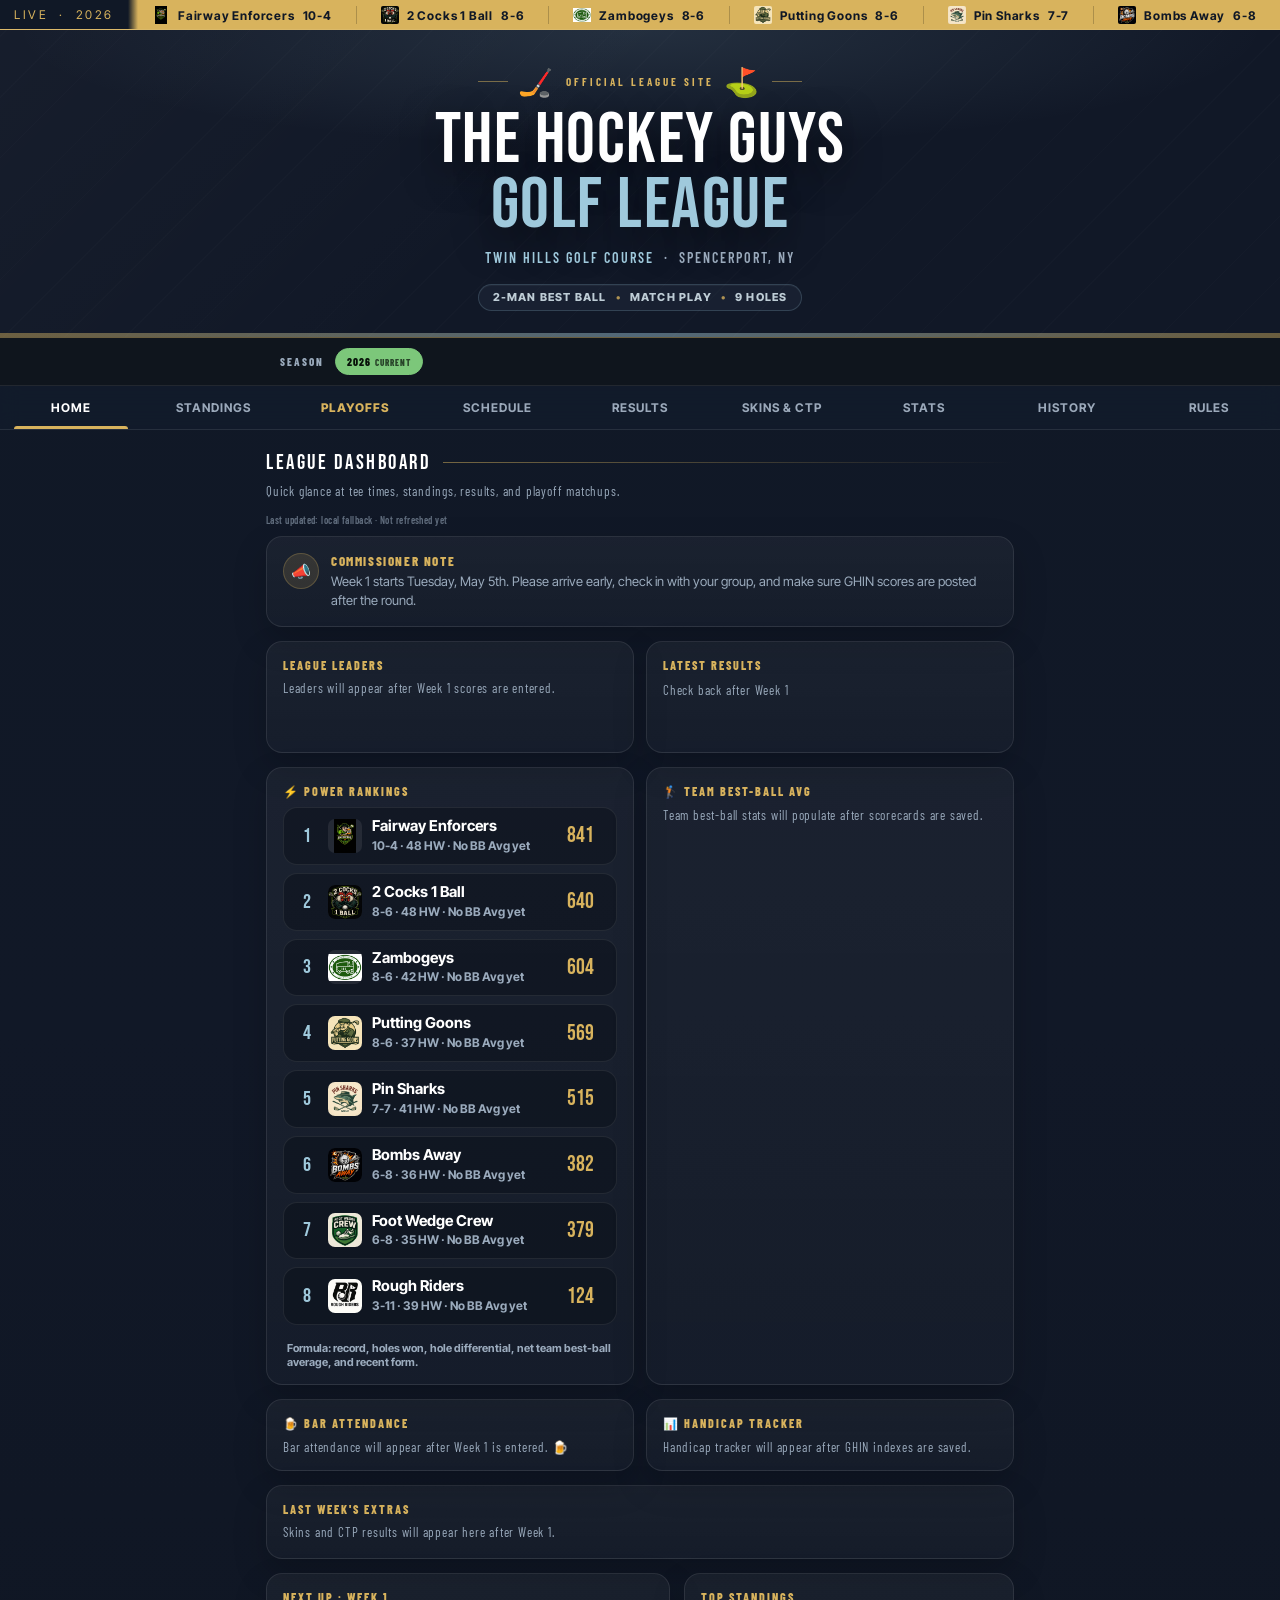
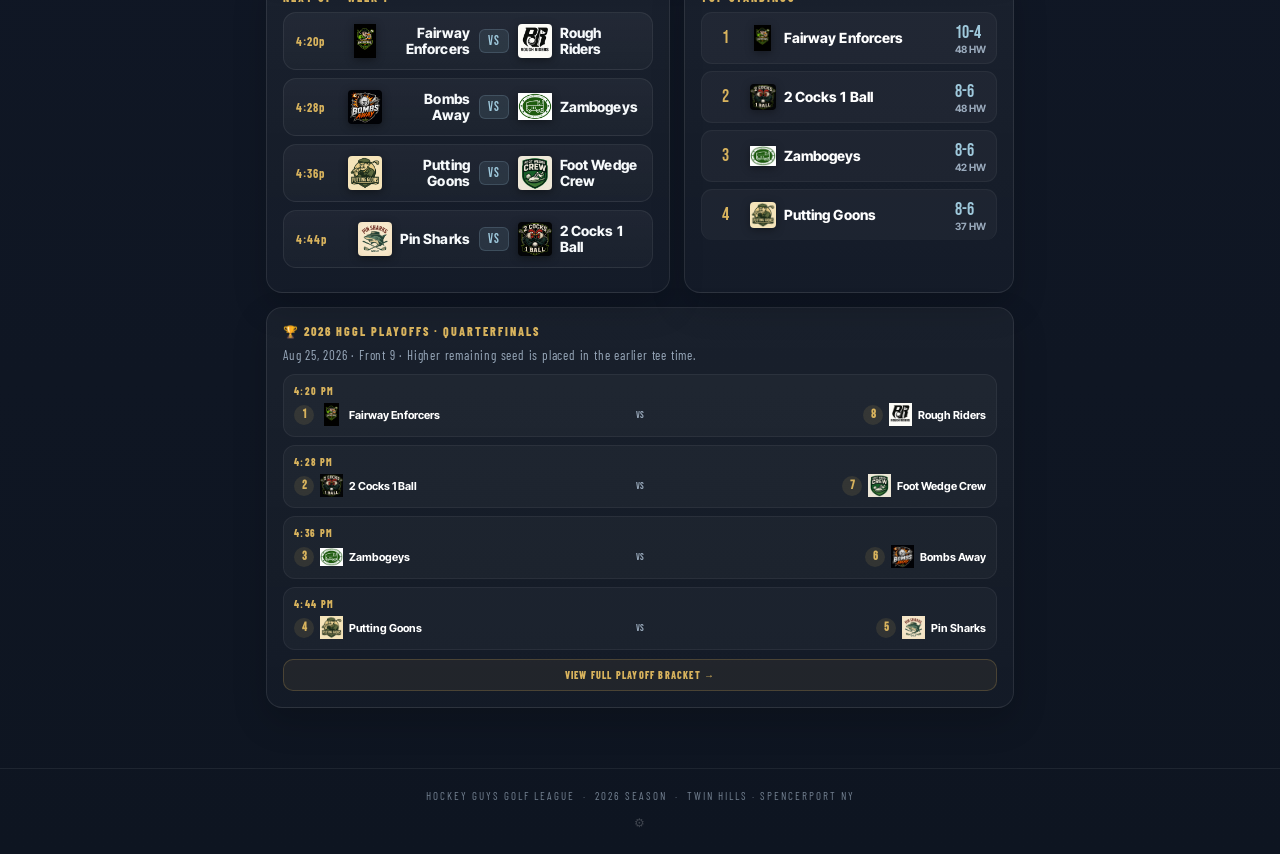
==== index.html @ efb0a709 "Avoid recursive UI observer in member polish" ====
<!DOCTYPE html>
<html lang="en">
<head>
<meta charset="UTF-8">
<meta name="viewport" content="width=device-width, initial-scale=1.0">
<title>Hockey Guys Golf League 2026</title>
<meta name="robots" content="noindex,nofollow">
<meta http-equiv="Cache-Control" content="no-cache, no-store, must-revalidate">
<meta http-equiv="Pragma" content="no-cache">
<meta http-equiv="Expires" content="0">
<link href="https://fonts.googleapis.com/css2?family=Bebas+Neue&family=Barlow+Condensed:wght@400;600;700;900&family=Barlow:wght@400;500;600;700;800&family=Inter+Tight:wght@500;600;700;800&display=swap" rel="stylesheet">
<link rel="stylesheet" href="style.css?v=4.9.35-individual-net-holes-won">
<link rel="stylesheet" href="theme-polished.css?v=5.0.2-playoffs">
</head>
<body>

<div class="ticker-wrap">
  <div class="ticker-label">LIVE &nbsp;·&nbsp; 2026</div>
  <div class="ticker-track" id="ticker-track"></div>
</div>

<div class="hero">
  <div class="hero-bg"></div><div class="hero-stripes"></div>
  <div class="hero-inner">
    <div class="hero-eyebrow"><span class="hero-puck">&#x1F3D2;</span> Official League Site <span class="hero-puck">&#x26F3;</span></div>
    <div class="hero-title">The Hockey Guys<br><span>Golf League</span></div>
    <div class="hero-sub"><b>Twin Hills Golf Course</b> &nbsp;·&nbsp; Spencerport, NY</div>
    <div class="hero-weather" id="hero-weather">
      <span class="weather-loading">Loading weather...</span>
    </div>
    <div class="hero-format-line" aria-label="League format">
      <span>2-Man Best Ball</span>
      <span class="format-dot">&bull;</span>
      <span>Match Play</span>
      <span class="format-dot">&bull;</span>
      <span>9 Holes</span>
    </div>
  </div>
</div>

<div class="nav">
  <button class="nav-btn active" onclick="show('dashboard',this)">Home</button>
  <button class="nav-btn" onclick="show('standings',this)">Standings</button>
  <button class="nav-btn nav-btn-playoffs" data-playoffs-nav onclick="show('playoffs',this);buildPlayoffsPage()">Playoffs</button>
  <button class="nav-btn" onclick="show('schedule',this)">Schedule</button>
  <button class="nav-btn" onclick="show('results',this)">Results</button>
  <button class="nav-btn" onclick="show('extras',this);buildExtras()">Skins &amp; CTP</button>
  <button class="nav-btn" onclick="show('stats',this);buildStats()">Stats</button>
  <button class="nav-btn" onclick="show('rules',this)">Rules</button>
</div>

<div class="content">

  <div id="dashboard" class="section active">
    <div class="section-header"><span class="section-label">League Dashboard</span><div class="section-header-line"></div></div>
    <p class="section-subtitle">Quick glance at tee times, standings, results, and playoff matchups.</p>
    <div id="dashboard-container"></div>
  </div>

  <div id="standings" class="section">
    <div class="section-header"><span class="section-label">2026 Standings</span><div class="section-header-line"></div></div>
    <p class="section-subtitle" id="standings-updated">Standings will update automatically after results are entered.</p>
    <div class="view-toggle">
      <button class="view-btn active" onclick="setView('table',this)">&#9776; Table</button>
      <button class="view-btn" onclick="setView('cards',this)">&#9638; Cards</button>
    </div>
    <div id="view-table">
      <table class="standings-table">
        <thead><tr><th style="width:36px">#</th><th style="text-align:left">Team</th><th style="width:48px">W</th><th style="width:48px">L</th><th style="width:52px">HW</th></tr></thead>
        <tbody id="standings-body"></tbody>
      </table>
    </div>
    <div id="view-cards" style="display:none"><div class="cards-grid" id="cards-grid"></div></div>
  </div>

  <div id="playoffs" class="section">
    <div class="section-header"><span class="section-label">2026 Playoffs</span><div class="section-header-line"></div></div>
    <p class="section-subtitle">Frozen regular-season seeds, live advancement, reseeding, and the road to the HGGL championship.</p>
    <div id="playoffs-container"></div>
  </div>

  <div id="schedule" class="section">
    <div class="section-header"><span class="section-label">Schedule</span><div class="section-header-line"></div></div>
    <p class="section-subtitle">Weekly matchups, tee times, and front/back nine assignments.</p>
    <div id="schedule-container"></div>
  </div>

  <div id="results" class="section">
    <div class="section-header"><span class="section-label">Results</span><div class="section-header-line"></div></div>
    <p class="section-subtitle" id="results-updated">Final match results will show here once scores are saved.</p>
    <div id="results-container">
      <div class="no-results"><div class="no-results-icon">&#x1F3CC;&#xFE0F;</div><div class="no-results-text">No results yet<br>Check back after Week 1</div></div>
    </div>
  </div>

  <div id="extras" class="section">
    <div class="section-header"><span class="section-label">Skins &amp; CTP</span><div class="section-header-line"></div></div>
    <p class="section-subtitle">Weekly net skins results and closest to the pin contest winners.</p>
    <div id="extras-container">
      <div class="no-results"><div class="no-results-icon">&#x1F3C6;</div><div class="no-results-text">No skins or CTP results yet<br>Check back after Week 1</div></div>
    </div>
  </div>

  <div id="stats" class="section">
    <div class="section-header"><span class="section-label">Player Stats</span><div class="section-header-line"></div></div>
    <p class="section-subtitle">Individual scoring trends and season leaders will populate after scorecards are saved.</p>
    <div class="stats-filter">
      <button class="stats-filter-btn active" onclick="setStatFilter('all',this)">All Players</button>
      <button class="stats-filter-btn" onclick="setStatFilter('leaders',this)">Leaders</button>
    </div>
    <div id="stats-leaders-banner" style="display:none"></div>
    <div id="stats-no-data" class="no-results">
      <div class="no-results-icon">&#x1F4CA;</div>
      <div class="no-results-text">No stats yet<br>Enter Week 1 scores to see individual stats</div>
    </div>
    <div id="stats-container" style="display:none">
      <div id="leaders-row" class="leaders-row"></div>
      <div id="stats-analytics-container"></div>
      <div id="player-search-wrap" style="margin-bottom:14px;display:none">
        <input type="text" id="player-search" class="player-search-input" placeholder="Search player..." oninput="filterPlayerStats()">
      </div>
      <div id="player-cards-container"></div>
      <div class="section-header" style="margin-top:24px">
        <span class="section-label" style="font-size:16px">Hole Breakdown</span>
        <div class="section-header-line"></div>
      </div>
      <p style="font-family:'Barlow Condensed',sans-serif;font-size:12px;color:var(--muted);margin-bottom:12px;letter-spacing:1px;">Average gross score per hole across all rounds played</p>
      <div id="hole-breakdown-container"></div>
    </div>
  </div>

  <div id="rules" class="section">
    <div class="section-header"><span class="section-label">League Rules</span><div class="section-header-line"></div></div>
    <p class="section-subtitle">League format, GHIN requirements, playoff setup, and tiebreaker order.</p>
    <div class="rules-grid">
      <div class="rule-card"><div class="rule-title">Format</div><p>Weekly 2-man best ball match play. Each matchup is played over 9 holes.</p></div>
      <div class="rule-card"><div class="rule-title">GHIN Handicaps</div><p>GHIN handicaps are mandatory. GHINs will be used for league handicapping throughout the season, so all players are expected to keep their GHIN updated and post scores after each round.</p></div>
      <div class="rule-card rule-card-wide"><div class="rule-title">Playoff Format</div><p>All 8 teams make the playoffs. The opening round is seeded bracket-style with 1 vs. 8, 2 vs. 7, 3 vs. 6, and 4 vs. 5.</p><p>After each playoff round, teams are reseeded so the highest remaining seed plays the lowest remaining seed.</p><p>If multiple teams are tied with the same record in the standings, seeding is determined by total holes won for the season — most holes won earns the higher seed.</p></div>
      <div class="rule-card rule-card-wide"><div class="rule-title">Match Tiebreakers</div><p>If a match is tied after 9 holes, the result is decided using the following steps in order:</p><ol class="rule-list"><li>Combined net total — lowest combined net score wins</li><li>Net scores on the hardest holes (skins-style) — best net score on the #1 handicap hole, then #2, etc.</li><li>Most net birdies in the round</li><li>Most gross pars in the round</li></ol></div>
    </div>
  </div>

</div>

<div class="footer">
  <div>Hockey Guys Golf League &nbsp;·&nbsp; 2026 Season &nbsp;·&nbsp; Twin Hills · Spencerport NY</div>
  <a class="footer-admin-link" href="admin.html" aria-label="Commissioner login" title="Commissioner login">&#9881;</a>
</div>

<script>
(function() {
  var URL = 'https://api.open-meteo.com/v1/forecast?latitude=43.1853&longitude=-77.8081' +
    '&current_weather=true&temperature_unit=fahrenheit&windspeed_unit=mph' +
    '&daily=weathercode,temperature_2m_max,precipitation_probability_max' +
    '&forecast_days=7&timezone=America%2FNew_York';
  function icon(c) {
    if(c===0) return '\u2600\uFE0F';
    if(c<=2) return '\u26C5\uFE0F';
    if(c<=3) return '\uD83C\uDF25\uFE0F';
    if(c<=48) return '\uD83C\uDF2B\uFE0F';
    if(c<=57) return '\uD83C\uDF26\uFE0F';
    if(c<=67) return '\uD83C\uDF27\uFE0F';
    if(c<=77) return '\uD83C\uDF28\uFE0F';
    if(c<=82) return '\uD83C\uDF26\uFE0F';
    return '\u26C8\uFE0F';
  }
  function desc(c) {
    if(c===0) return 'Clear';
    if(c<=2) return 'Partly Cloudy';
    if(c<=3) return 'Overcast';
    if(c<=48) return 'Foggy';
    if(c<=57) return 'Drizzle';
    if(c<=67) return 'Rain';
    if(c<=77) return 'Snow';
    if(c<=82) return 'Showers';
    return 'Thunderstorms';
  }
  function wdir(d) { return ['N','NE','E','SE','S','SW','W','NW'][Math.round(d/45)%8]; }
  fetch(URL).then(function(r){return r.json();}).then(function(data) {
    var el = document.getElementById('hero-weather');
    if(!el) return;
    var cw = data.current_weather;
    var html = '<span class="weather-current"><span class="weather-label">Current</span> ' +
      icon(cw.weathercode) + ' ' + Math.round(cw.temperature) + '&deg;F' +
      ' &nbsp;&middot;&nbsp; ' + desc(cw.weathercode) +
      ' &nbsp;&middot;&nbsp; Wind ' + Math.round(cw.windspeed) + 'mph ' + wdir(cw.winddirection) +
      '</span>';
    var dates = (data.daily||{}).time||[];
    for(var i=0;i<dates.length;i++) {
      if(new Date(dates[i]+'T12:00:00').getDay()===2) {
        var tDate = new Date(dates[i]+'T12:00:00');
        var tPrecip = data.daily.precipitation_probability_max[i]||0;
        html += '<span class="weather-divider">|</span>' +
          '<span class="weather-tuesday">' +
          '<span class="weather-label">' + (i===0?'Today':'Tue '+(tDate.getMonth()+1)+'/'+tDate.getDate()) + '</span> ' +
          icon(data.daily.weathercode[i]) + ' ' +
          Math.round(data.daily.temperature_2m_max[i]) + '&deg;F' +
          (tPrecip>20?' &#x1F4A7; '+tPrecip+'%':'') +
          '</span>';
        break;
      }
    }
    el.innerHTML = html;
  }).catch(function(){
    var el=document.getElementById('hero-weather');
    if(el) el.style.display='none';
  });
})();
</script>

<script src="public.js?v=5.0.3-backend-endpoint"></script>
<script src="polish.js?v=4.9.36-week11-kerbs-roster"></script>
<script src="playoffs.js?v=5.0.2-playoffs"></script>
<script src="season-manager.js?v=1.0.0"></script>
<script>
(function () {
  'use strict';

  /* Member-facing polish: keep the database refresh timestamp present but quiet. */
  var style = document.createElement('style');
  style.textContent = '.data-status-mini{margin:-2px 0 10px!important;font-family:\'Barlow Condensed\',sans-serif!important;font-size:10px!important;font-weight:600!important;letter-spacing:.45px!important;color:var(--muted)!important;opacity:.58!important}.data-status-mini span{gap:0!important;opacity:1!important}.data-status-mini span:before{display:none!important}';
  document.head.appendChild(style);

  function polishUpdatedStamp() {
    var stamp = document.querySelector('.data-status-mini span');
    if (!stamp) return;
    var text = String(stamp.textContent || '').trim();
    if (!/^Last updated:/i.test(text)) return;
    text = text.replace(/^Last updated:\s*Google Sheets\s*·\s*/i, 'Updated ');
    text = text.replace(/(\d{1,2}\/\d{1,2})\/\d{4},\s*/i, '$1 · ');
    text = text.replace(/(\d{1,2}:\d{2}):\d{2}\s*(AM|PM)/i, '$1 $2');
    if (stamp.textContent !== text) stamp.textContent = text;
  }

  function polishHistoryCopy() {
    var subtitle = document.querySelector('#history .section-subtitle');
    if (subtitle && subtitle.textContent !== 'Past champions and all-time title leaders.') {
      subtitle.textContent = 'Past champions and all-time title leaders.';
    }
    var copy = document.querySelector('#history .history-copy');
    if (copy) copy.remove();
    var footnote = document.querySelector('#history .history-footnote');
    if (footnote) footnote.remove();
  }

  function polishMemberUI() {
    polishUpdatedStamp();
    polishHistoryCopy();
  }

  polishMemberUI();
  var uiAttempts = 0;
  var uiTimer = setInterval(function () {
    polishMemberUI();
    uiAttempts++;
    if (uiAttempts >= 30) clearInterval(uiTimer);
  }, 200);

  /* Use the National Weather Service point forecast for league-night Tuesday. */
  function nwsIcon(shortForecast) {
    var text = String(shortForecast || '').toLowerCase();
    if (text.indexOf('thunder') >= 0) return '⛈️';
    if (text.indexOf('snow') >= 0 || text.indexOf('sleet') >= 0) return '🌨️';
    if (text.indexOf('rain') >= 0 || text.indexOf('showers') >= 0) return '🌦️';
    if (text.indexOf('cloud') >= 0 && text.indexOf('partly') < 0 && text.indexOf('mostly sunny') < 0) return '☁️';
    if (text.indexOf('partly') >= 0 || text.indexOf('mostly sunny') >= 0 || text.indexOf('mostly clear') >= 0) return '⛅️';
    return '☀️';
  }

  function applyNwsTuesday(period) {
    var target = document.querySelector('#hero-weather .weather-tuesday');
    if (!target || !period) return false;
    var d = new Date(period.startTime);
    var precip = period.probabilityOfPrecipitation && period.probabilityOfPrecipitation.value;
    var html = '<span class="weather-label">Tue ' + (d.getMonth() + 1) + '/' + d.getDate() + '</span> ' +
      nwsIcon(period.shortForecast) + ' ' + Math.round(period.temperature) + '&deg;F' +
      (precip != null && precip > 20 ? ' &#x1F4A7; ' + Math.round(precip) + '%' : '');
    if (target.innerHTML !== html) target.innerHTML = html;
    target.title = 'National Weather Service: ' + (period.shortForecast || 'Tuesday forecast');
    target.setAttribute('data-forecast-source', 'NWS');
    return true;
  }

  fetch('https://api.weather.gov/points/43.1853,-77.8081', {
    headers: { 'Accept': 'application/geo+json' }
  }).then(function (r) {
    if (!r.ok) throw new Error('NWS point lookup failed');
    return r.json();
  }).then(function (point) {
    var forecastUrl = point && point.properties && point.properties.forecast;
    if (!forecastUrl) throw new Error('NWS forecast URL unavailable');
    return fetch(forecastUrl, { headers: { 'Accept': 'application/geo+json' } });
  }).then(function (r) {
    if (!r.ok) throw new Error('NWS forecast failed');
    return r.json();
  }).then(function (forecast) {
    var periods = (forecast && forecast.properties && forecast.properties.periods) || [];
    var tuesday = periods.find(function (p) {
      return p && p.isDaytime && new Date(p.startTime).getDay() === 2;
    });
    if (!tuesday) return;
    var attempts = 0;
    var timer = setInterval(function () {
      attempts++;
      if (applyNwsTuesday(tuesday) || attempts >= 25) clearInterval(timer);
    }, 200);
    setTimeout(function () { applyNwsTuesday(tuesday); }, 1800);
  }).catch(function () {
    /* Keep the existing current conditions and forecast if NWS is temporarily unavailable. */
  });
})();
</script>

</body>
</html>
---- style.css ----
:root {
  --green:#2ecc40; --gold:#f5c518; --red:#e63946; --ice:#a8d8ea;
  --dark:#0b0f14; --dark2:#131920; --dark3:#1c2633; --dark4:#243040;
  --text:#e8edf2; --muted:#6b8299;
}
*{box-sizing:border-box;margin:0;padding:0;}
body{font-family:'Barlow',sans-serif;background:var(--dark);color:var(--text);min-height:100vh;overflow-x:hidden;}

.ticker-wrap{background:var(--green);overflow:hidden;height:32px;display:flex;align-items:center;}
.ticker-label{background:#0b0f14;color:var(--green);font-family:'Bebas Neue',sans-serif;font-size:13px;letter-spacing:3px;padding:0 14px;height:100%;display:flex;align-items:center;flex-shrink:0;z-index:2;position:relative;}
.ticker-label::after{content:'';position:absolute;right:-10px;top:0;bottom:0;width:10px;background:linear-gradient(90deg,#0b0f14,transparent);}
.ticker-track{display:flex;align-items:center;white-space:nowrap;animation:ticker 35s linear infinite;}
.ticker-track:hover{animation-play-state:paused;}
@keyframes ticker{0%{transform:translateX(0);}100%{transform:translateX(-50%);}}
.ticker-item{display:inline-flex;align-items:center;gap:8px;padding:0 24px;font-family:'Barlow Condensed',sans-serif;font-size:13px;font-weight:700;letter-spacing:1px;color:#0b0f14;border-right:1px solid rgba(0,0,0,0.2);}
.ticker-item .t-logo-sm{width:18px;height:18px;object-fit:contain;border-radius:2px;}

.hero{position:relative;background:var(--dark);overflow:hidden;border-bottom:3px solid var(--green);}
.hero-bg{position:absolute;inset:0;background:radial-gradient(ellipse 80% 60% at 50% 0%,rgba(46,204,64,0.12) 0%,transparent 70%),repeating-linear-gradient(-45deg,transparent,transparent 40px,rgba(255,255,255,0.012) 40px,rgba(255,255,255,0.012) 41px);pointer-events:none;}
.hero-stripes{position:absolute;bottom:0;left:0;right:0;height:6px;background:repeating-linear-gradient(90deg,var(--green) 0px,var(--green) 60px,var(--dark) 60px,var(--dark) 62px);opacity:0.4;}
.hero-inner{position:relative;z-index:1;display:flex;flex-direction:column;align-items:center;padding:36px 20px 28px;gap:10px;}
.hero-eyebrow{font-family:'Barlow Condensed',sans-serif;font-size:11px;font-weight:700;letter-spacing:4px;text-transform:uppercase;color:var(--green);display:flex;align-items:center;gap:10px;}
.hero-eyebrow::before,.hero-eyebrow::after{content:'';display:block;width:30px;height:1px;background:var(--green);opacity:0.6;}
.hero-puck{font-size:28px;animation:spin 6s linear infinite;display:inline-block;}
@keyframes spin{0%{transform:rotateY(0deg);}50%{transform:rotateY(180deg);}100%{transform:rotateY(360deg);}}
.hero-title{font-family:'Bebas Neue',sans-serif;font-size:clamp(42px,9vw,72px);line-height:0.9;text-align:center;letter-spacing:2px;color:#fff;text-shadow:0 0 40px rgba(46,204,64,0.3),0 4px 20px rgba(0,0,0,0.8);}
.hero-title span{color:var(--green);}
.hero-sub{font-family:'Barlow Condensed',sans-serif;font-size:14px;font-weight:600;letter-spacing:2px;text-transform:uppercase;color:var(--muted);}
.hero-sub b{color:var(--ice);font-weight:600;}
.hero-pills{display:flex;gap:8px;flex-wrap:wrap;justify-content:center;margin-top:4px;}
.pill{background:rgba(46,204,64,0.1);border:1px solid rgba(46,204,64,0.3);border-radius:999px;padding:4px 14px;font-family:'Barlow Condensed',sans-serif;font-size:11px;font-weight:700;letter-spacing:1px;text-transform:uppercase;color:var(--green);}

.nav{display:flex;background:var(--dark2);border-bottom:1px solid rgba(255,255,255,0.06);position:sticky;top:0;z-index:100;}
.nav-btn{flex:1;padding:14px 4px;font-family:'Barlow Condensed',sans-serif;font-size:12px;font-weight:700;letter-spacing:1px;text-transform:uppercase;color:var(--muted);background:none;border:none;cursor:pointer;position:relative;transition:color 0.2s;}
.nav-btn::after{content:'';position:absolute;bottom:0;left:10%;right:10%;height:3px;background:var(--green);border-radius:3px 3px 0 0;transform:scaleX(0);transition:transform 0.2s;}
.nav-btn.active{color:var(--green);}
.nav-btn.active::after{transform:scaleX(1);}
.nav-btn:hover:not(.active){color:var(--text);}
.nav-btn.comm-btn{color:var(--gold);font-size:11px;}
.nav-btn.comm-btn.active{color:var(--gold);}
.nav-btn.comm-btn.active::after{background:var(--gold);transform:scaleX(1);}

.content{padding:20px 16px 40px;max-width:720px;margin:0 auto;}
.section{display:none;}
.section.active{display:block;animation:fadeUp 0.25s ease;}
@keyframes fadeUp{from{opacity:0;transform:translateY(10px);}to{opacity:1;transform:translateY(0);}}

.section-header{display:flex;align-items:center;gap:12px;margin-bottom:18px;}
.section-header-line{flex:1;height:1px;background:linear-gradient(90deg,rgba(46,204,64,0.4),transparent);}
.section-label{font-family:'Bebas Neue',sans-serif;font-size:22px;letter-spacing:3px;color:var(--green);}

.view-toggle{display:flex;gap:6px;margin-bottom:18px;}
.view-btn{padding:6px 16px;font-family:'Barlow Condensed',sans-serif;font-size:12px;font-weight:700;letter-spacing:2px;text-transform:uppercase;border-radius:999px;border:1px solid rgba(255,255,255,0.12);background:transparent;color:var(--muted);cursor:pointer;transition:all 0.2s;}
.view-btn.active{background:var(--green);border-color:var(--green);color:#000;}
.view-btn:hover:not(.active){border-color:rgba(255,255,255,0.3);color:var(--text);}

.standings-table{width:100%;border-collapse:separate;border-spacing:0 6px;}
.standings-table thead th{font-family:'Barlow Condensed',sans-serif;font-size:10px;font-weight:700;letter-spacing:2px;text-transform:uppercase;color:var(--muted);padding:0 12px 8px;}
.standings-row{background:var(--dark3);border-radius:10px;transition:transform 0.15s,background 0.15s;cursor:default;}
.standings-row:hover{background:var(--dark4);transform:translateX(3px);}
.standings-row td{padding:10px 12px;vertical-align:middle;}
.standings-row td:first-child{border-radius:10px 0 0 10px;}
.standings-row td:last-child{border-radius:0 10px 10px 0;}
.rank-cell{width:36px;text-align:center;font-family:'Bebas Neue',sans-serif;font-size:20px;color:var(--muted);}
.rank-1{color:var(--gold);text-shadow:0 0 12px rgba(245,197,24,0.5);}
.rank-2{color:#c0c0c0;}
.rank-3{color:#cd7f32;}
.team-cell{display:flex;align-items:center;gap:12px;}
.t-logo{width:44px;height:44px;object-fit:contain;border-radius:6px;flex-shrink:0;filter:drop-shadow(0 2px 6px rgba(0,0,0,0.5));}
.t-placeholder{width:44px;height:44px;border-radius:6px;background:var(--dark4);border:1px solid rgba(255,255,255,0.1);display:flex;align-items:center;justify-content:center;font-family:'Bebas Neue',sans-serif;font-size:16px;color:var(--muted);flex-shrink:0;}
.t-name{font-family:'Barlow Condensed',sans-serif;font-size:16px;font-weight:700;color:#fff;line-height:1.1;}
.t-players{font-size:11px;color:var(--muted);margin-top:1px;}
.w-cell,.l-cell{text-align:center;width:48px;font-family:'Bebas Neue',sans-serif;font-size:24px;}
.w-cell{color:var(--green);}
.l-cell{color:var(--red);opacity:0.7;}
.standings-row.leader{background:linear-gradient(90deg,rgba(46,204,64,0.12),var(--dark3));border-left:3px solid var(--green);}
.standings-row.leader td:first-child{padding-left:9px;}
.bubble-badge{background:rgba(230,57,70,0.15);border:1px solid rgba(230,57,70,0.3);border-radius:999px;padding:2px 8px;font-family:'Barlow Condensed',sans-serif;font-size:10px;font-weight:700;color:var(--red);letter-spacing:1px;margin-left:6px;}

.cards-grid{display:grid;grid-template-columns:repeat(2,1fr);gap:12px;}
.team-card{background:var(--dark3);border-radius:16px;border:1px solid rgba(255,255,255,0.06);overflow:hidden;transition:transform 0.2s,border-color 0.2s,box-shadow 0.2s;position:relative;}
.team-card:hover{transform:translateY(-4px);border-color:rgba(46,204,64,0.4);box-shadow:0 12px 40px rgba(0,0,0,0.4);}
.team-card.leader{border-color:var(--gold);box-shadow:0 0 0 1px rgba(245,197,24,0.3),0 8px 30px rgba(245,197,24,0.1);}
.team-card.bubble{border-color:rgba(230,57,70,0.4);}
.card-crown{position:absolute;top:8px;right:10px;font-size:18px;}
.card-logo-wrap{background:linear-gradient(160deg,rgba(46,204,64,0.08),transparent 60%);display:flex;align-items:center;justify-content:center;padding:24px 16px 16px;}
.card-logo{width:90px;height:90px;object-fit:contain;filter:drop-shadow(0 4px 16px rgba(0,0,0,0.6));transition:transform 0.3s;}
.team-card:hover .card-logo{transform:scale(1.06);}
.card-placeholder{width:90px;height:90px;border-radius:12px;background:var(--dark4);border:1px solid rgba(255,255,255,0.08);display:flex;align-items:center;justify-content:center;font-family:'Bebas Neue',sans-serif;font-size:28px;color:var(--muted);}
.card-info{padding:0 14px 16px;text-align:center;}
.card-name{font-family:'Bebas Neue',sans-serif;font-size:20px;letter-spacing:1px;color:#fff;line-height:1.1;margin-bottom:2px;}
.card-players{font-family:'Barlow Condensed',sans-serif;font-size:12px;font-weight:600;color:var(--muted);letter-spacing:1px;margin-bottom:12px;}
.card-record{display:flex;justify-content:center;border-top:1px solid rgba(255,255,255,0.06);padding-top:12px;}
.card-stat{flex:1;text-align:center;}
.card-stat-num{font-family:'Bebas Neue',sans-serif;font-size:32px;line-height:1;}
.card-stat-label{font-family:'Barlow Condensed',sans-serif;font-size:10px;font-weight:700;letter-spacing:2px;text-transform:uppercase;margin-top:2px;}
.card-stat.wins .card-stat-num{color:var(--green);}
.card-stat.wins .card-stat-label{color:rgba(46,204,64,0.6);}
.card-stat.losses .card-stat-num{color:var(--red);opacity:0.75;}
.card-stat.losses .card-stat-label{color:rgba(230,57,70,0.5);}
.card-divider{width:1px;background:rgba(255,255,255,0.06);margin:0 4px;align-self:stretch;}
.card-bubble-tag{font-family:'Barlow Condensed',sans-serif;font-size:10px;font-weight:700;color:var(--red);letter-spacing:1px;text-transform:uppercase;margin-top:8px;}

.week-block{margin-bottom:20px;}
.week-label{font-family:'Bebas Neue',sans-serif;font-size:13px;letter-spacing:3px;color:var(--muted);text-transform:uppercase;margin-bottom:10px;display:flex;align-items:center;gap:10px;}
.week-label::after{content:'';flex:1;height:1px;background:rgba(255,255,255,0.07);}
.matchup-card{background:var(--dark3);border-radius:12px;margin-bottom:8px;display:flex;align-items:center;padding:12px 14px;gap:10px;border:1px solid rgba(255,255,255,0.05);transition:border-color 0.2s;}
.matchup-card:hover{border-color:rgba(46,204,64,0.3);}
.m-time{font-family:'Barlow Condensed',sans-serif;font-size:12px;font-weight:700;color:var(--muted);letter-spacing:1px;width:38px;flex-shrink:0;}
.m-team{display:flex;align-items:center;gap:8px;flex:1;}
.m-team.right{flex-direction:row-reverse;}
.m-logo{width:34px;height:34px;object-fit:contain;border-radius:4px;filter:drop-shadow(0 2px 4px rgba(0,0,0,0.4));flex-shrink:0;}
.m-placeholder{width:34px;height:34px;border-radius:4px;background:var(--dark4);display:flex;align-items:center;justify-content:center;font-family:'Bebas Neue',sans-serif;font-size:12px;color:var(--muted);flex-shrink:0;}
.m-name{font-family:'Barlow Condensed',sans-serif;font-size:14px;font-weight:700;color:var(--text);line-height:1.1;}
.m-team.right .m-name{text-align:right;}
.vs-badge{background:rgba(255,255,255,0.06);border:1px solid rgba(255,255,255,0.1);border-radius:6px;padding:3px 8px;font-family:'Bebas Neue',sans-serif;font-size:13px;color:var(--muted);letter-spacing:1px;flex-shrink:0;}

.results-week{margin-bottom:24px;}
.results-week-header{font-family:'Bebas Neue',sans-serif;font-size:13px;letter-spacing:3px;color:var(--muted);text-transform:uppercase;margin-bottom:10px;display:flex;align-items:center;gap:10px;}
.results-week-header::after{content:'';flex:1;height:1px;background:rgba(255,255,255,0.07);}
.result-card{background:var(--dark3);border-radius:12px;margin-bottom:8px;padding:14px;border:1px solid rgba(255,255,255,0.05);}
.result-teams{display:flex;align-items:center;gap:10px;}
.result-team{flex:1;display:flex;align-items:center;gap:8px;}
.result-team.right{flex-direction:row-reverse;}
.result-team.right .result-name{text-align:right;}
.result-logo{width:36px;height:36px;object-fit:contain;border-radius:4px;flex-shrink:0;}
.result-placeholder{width:36px;height:36px;border-radius:4px;background:var(--dark4);display:flex;align-items:center;justify-content:center;font-family:'Bebas Neue',sans-serif;font-size:12px;color:var(--muted);flex-shrink:0;}
.result-name{font-family:'Barlow Condensed',sans-serif;font-size:14px;font-weight:700;color:var(--text);flex:1;}
.result-name.winner{color:var(--green);}
.result-score-block{display:flex;flex-direction:column;align-items:center;gap:2px;flex-shrink:0;min-width:70px;}
.result-matchplay{font-family:'Bebas Neue',sans-serif;font-size:22px;color:var(--gold);letter-spacing:1px;}
.result-side{font-family:'Barlow Condensed',sans-serif;font-size:10px;color:var(--muted);letter-spacing:1px;text-transform:uppercase;}
.result-detail{font-size:11px;color:var(--muted);margin-top:8px;text-align:center;border-top:1px solid rgba(255,255,255,0.05);padding-top:8px;font-family:'Barlow Condensed',sans-serif;letter-spacing:0.5px;}
.no-results{display:flex;flex-direction:column;align-items:center;justify-content:center;padding:60px 20px;gap:14px;opacity:0.5;}
.no-results-icon{font-size:48px;}
.no-results-text{font-family:'Barlow Condensed',sans-serif;font-size:16px;font-weight:600;letter-spacing:2px;text-transform:uppercase;color:var(--muted);text-align:center;}

.login-wrap{max-width:380px;margin:0 auto;}
.login-card{background:var(--dark3);border:1px solid rgba(245,197,24,0.25);border-radius:16px;padding:28px 24px;text-align:center;}
.login-icon{font-size:36px;margin-bottom:12px;}
.login-title{font-family:'Bebas Neue',sans-serif;font-size:24px;letter-spacing:3px;color:var(--gold);margin-bottom:4px;}
.login-sub{font-family:'Barlow Condensed',sans-serif;font-size:13px;color:var(--muted);letter-spacing:1px;margin-bottom:20px;}
.login-field{width:100%;background:var(--dark4);border:1px solid rgba(255,255,255,0.1);border-radius:8px;padding:11px 14px;font-family:'Barlow',sans-serif;font-size:14px;color:var(--text);margin-bottom:10px;outline:none;transition:border-color 0.2s;}
.login-field:focus{border-color:var(--gold);}
.login-btn{width:100%;background:var(--gold);color:#000;border:none;border-radius:8px;padding:12px;font-family:'Barlow Condensed',sans-serif;font-size:15px;font-weight:700;letter-spacing:2px;text-transform:uppercase;cursor:pointer;margin-top:4px;transition:background 0.2s;}
.login-btn:hover{background:#e0b200;}
.login-error{color:var(--red);font-family:'Barlow Condensed',sans-serif;font-size:13px;font-weight:600;margin-top:10px;display:none;}

.commissioner-panel{display:none;}
.comm-header{display:flex;align-items:center;justify-content:space-between;margin-bottom:20px;}
.comm-title{font-family:'Bebas Neue',sans-serif;font-size:22px;letter-spacing:3px;color:var(--gold);}
.comm-user{font-family:'Barlow Condensed',sans-serif;font-size:13px;color:var(--muted);}
.logout-btn{background:transparent;border:1px solid rgba(255,255,255,0.15);border-radius:999px;padding:4px 12px;font-family:'Barlow Condensed',sans-serif;font-size:11px;font-weight:700;letter-spacing:1px;color:var(--muted);cursor:pointer;transition:all 0.2s;}
.logout-btn:hover{border-color:var(--red);color:var(--red);}

.comm-tabs{display:flex;gap:8px;margin-bottom:20px;}
.comm-tab{padding:8px 18px;font-family:'Barlow Condensed',sans-serif;font-size:13px;font-weight:700;letter-spacing:1px;text-transform:uppercase;border-radius:999px;border:1px solid rgba(255,255,255,0.12);background:transparent;color:var(--muted);cursor:pointer;transition:all 0.2s;}
.comm-tab.active{background:var(--gold);border-color:var(--gold);color:#000;}
.comm-tab:hover:not(.active){color:var(--text);border-color:rgba(255,255,255,0.3);}

.entry-card{background:var(--dark3);border:1px solid rgba(245,197,24,0.15);border-radius:14px;padding:20px;margin-bottom:16px;}
.entry-title{font-family:'Bebas Neue',sans-serif;font-size:16px;letter-spacing:2px;color:var(--gold);margin-bottom:16px;}
.field-label{font-family:'Barlow Condensed',sans-serif;font-size:11px;font-weight:700;letter-spacing:2px;text-transform:uppercase;color:var(--muted);margin-bottom:6px;display:block;}
.field-input{width:100%;background:var(--dark4);border:1px solid rgba(255,255,255,0.12);border-radius:8px;padding:10px 12px;font-family:'Barlow',sans-serif;font-size:14px;color:var(--text);outline:none;margin-bottom:14px;}
.field-input:focus{border-color:var(--gold);}
.field-select{width:100%;background:var(--dark4);border:1px solid rgba(255,255,255,0.12);border-radius:8px;padding:10px 12px;font-family:'Barlow',sans-serif;font-size:14px;color:var(--text);outline:none;margin-bottom:14px;cursor:pointer;}
.field-select:focus{border-color:var(--gold);}
.two-col{display:grid;grid-template-columns:1fr 1fr;gap:12px;}

/* always-visible save button */
.save-bar{background:var(--dark3);border:1px solid rgba(245,197,24,0.3);border-radius:14px;padding:16px 20px;margin-bottom:16px;}
.save-bar-title{font-family:'Bebas Neue',sans-serif;font-size:14px;letter-spacing:2px;color:var(--gold);margin-bottom:10px;}
.match-status-display{font-family:'Bebas Neue',sans-serif;font-size:28px;color:var(--gold);letter-spacing:2px;text-align:center;margin-bottom:10px;min-height:36px;}
.match-winner-display{font-family:'Barlow Condensed',sans-serif;font-size:14px;color:var(--green);text-align:center;margin-bottom:12px;min-height:20px;font-weight:700;letter-spacing:1px;}
.submit-btn{width:100%;background:var(--gold);color:#000;border:none;border-radius:10px;padding:13px;font-family:'Barlow Condensed',sans-serif;font-size:16px;font-weight:700;letter-spacing:3px;text-transform:uppercase;cursor:pointer;transition:background 0.2s,transform 0.1s;}
.submit-btn:hover{background:#e0b200;}
.submit-btn:active{transform:scale(0.98);}
.danger-btn{background:var(--red) !important;color:#fff !important;}
.danger-btn:hover{background:#c0303b !important;}
.success-msg{background:rgba(46,204,64,0.1);border:1px solid rgba(46,204,64,0.3);border-radius:10px;padding:12px;text-align:center;font-family:'Barlow Condensed',sans-serif;font-size:14px;font-weight:700;color:var(--green);letter-spacing:1px;margin-top:10px;display:none;}

.scorecard-wrap{overflow-x:auto;-webkit-overflow-scrolling:touch;margin-bottom:14px;}
.scorecard{border-collapse:collapse;width:100%;min-width:560px;font-size:12px;}
.scorecard th{background:var(--dark2);font-family:'Barlow Condensed',sans-serif;font-weight:700;letter-spacing:1px;text-transform:uppercase;font-size:10px;color:var(--muted);padding:8px 5px;text-align:center;border-bottom:1px solid rgba(255,255,255,0.08);}
.scorecard th.h-col{color:var(--green);}
.scorecard td{padding:5px;text-align:center;border-bottom:1px solid rgba(255,255,255,0.05);vertical-align:middle;}
.scorecard tr.par-row td{color:var(--muted);font-family:'Barlow Condensed',sans-serif;font-size:11px;font-weight:600;}
.scorecard tr.scorecard-hcp-row td{color:rgba(107,130,153,0.6);font-family:'Barlow Condensed',sans-serif;font-size:10px;}
.scorecard tr.par-row td.tot{color:var(--green);font-weight:700;}
.score-inp{width:34px;background:var(--dark4);border:1px solid rgba(255,255,255,0.1);border-radius:4px;padding:4px 2px;font-family:'Bebas Neue',sans-serif;font-size:16px;color:#fff;text-align:center;outline:none;}
.score-inp:focus{border-color:var(--gold);}
.score-inp.stroke{border-color:rgba(46,204,64,0.6);background:rgba(46,204,64,0.1);}
.star{font-size:8px;color:var(--green);line-height:1;display:block;}
.pname-cell{text-align:left !important;font-family:'Barlow Condensed',sans-serif;font-size:12px;font-weight:700;color:var(--text);white-space:nowrap;padding-left:8px !important;min-width:88px;}
.hdcp-cell{font-family:'Barlow Condensed',sans-serif;font-size:11px;color:var(--gold);white-space:nowrap;}
.net-cell{font-family:'Bebas Neue',sans-serif;font-size:15px;color:var(--ice);}
.match-row td{font-family:'Bebas Neue',sans-serif;font-size:13px;letter-spacing:1px;}
.match-row .up{color:var(--green);}
.match-row .dn{color:var(--red);}
.match-row .ev{color:var(--muted);}
.team-divider td{border-top:2px solid rgba(255,255,255,0.12) !important;}
.t1-bg{background:rgba(46,204,64,0.04);}
.t2-bg{background:rgba(90,180,240,0.04);}

.stats-filter{display:flex;gap:6px;margin-bottom:16px;flex-wrap:wrap;}
.stats-filter-btn{padding:6px 16px;font-family:'Barlow Condensed',sans-serif;font-size:12px;font-weight:700;letter-spacing:2px;text-transform:uppercase;border-radius:999px;border:1px solid rgba(255,255,255,0.12);background:transparent;color:var(--muted);cursor:pointer;transition:all 0.2s;}
.stats-filter-btn.active{background:var(--green);border-color:var(--green);color:#000;}
.stats-filter-btn:hover:not(.active){border-color:rgba(255,255,255,0.3);color:var(--text);}
.leaders-row{display:grid;grid-template-columns:repeat(3,1fr);gap:10px;margin-bottom:20px;}
.leader-card{background:var(--dark3);border-radius:12px;padding:14px 10px;text-align:center;border:1px solid rgba(255,255,255,0.06);position:relative;overflow:hidden;}
.leader-card::before{content:'';position:absolute;top:0;left:0;right:0;height:3px;}
.leader-card.gold::before{background:var(--gold);}
.leader-card.green::before{background:var(--green);}
.leader-card.ice::before{background:var(--ice);}
.leader-card .leader-icon{font-size:20px;margin-bottom:4px;}
.leader-card .leader-stat{font-family:'Bebas Neue',sans-serif;font-size:26px;line-height:1;}
.leader-card.gold .leader-stat{color:var(--gold);}
.leader-card.green .leader-stat{color:var(--green);}
.leader-card.ice .leader-stat{color:var(--ice);}
.leader-card .leader-name{font-family:'Barlow Condensed',sans-serif;font-size:13px;font-weight:700;color:#fff;margin-top:2px;line-height:1.2;}
.leader-card .leader-label{font-family:'Barlow Condensed',sans-serif;font-size:9px;font-weight:700;letter-spacing:2px;text-transform:uppercase;color:var(--muted);margin-top:3px;}
.player-stat-card{background:var(--dark3);border-radius:14px;border:1px solid rgba(255,255,255,0.06);margin-bottom:12px;overflow:hidden;transition:border-color 0.2s;}
.player-stat-card:hover{border-color:rgba(46,204,64,0.25);}
.psc-header{display:flex;align-items:center;gap:12px;padding:14px 14px 10px;cursor:pointer;}
.psc-avatar{width:38px;height:38px;border-radius:50%;display:flex;align-items:center;justify-content:center;font-family:'Bebas Neue',sans-serif;font-size:16px;color:#fff;flex-shrink:0;}
.psc-info{flex:1;}
.psc-name{font-family:'Barlow Condensed',sans-serif;font-size:16px;font-weight:700;color:#fff;line-height:1.1;}
.psc-team{font-size:11px;color:var(--muted);}
.psc-record{font-family:'Bebas Neue',sans-serif;font-size:20px;color:var(--green);}
.psc-record.losing{color:var(--red);}
.psc-record.even{color:var(--muted);}
.psc-chevron{color:var(--muted);font-size:12px;transition:transform 0.2s;}
.psc-chevron.open{transform:rotate(180deg);}
.psc-stats-grid{display:grid;grid-template-columns:repeat(4,1fr);gap:0;border-top:1px solid rgba(255,255,255,0.06);}
.psc-stat{text-align:center;padding:10px 6px;border-right:1px solid rgba(255,255,255,0.05);}
.psc-stat:last-child{border-right:none;}
.psc-stat-num{font-family:'Bebas Neue',sans-serif;font-size:20px;color:var(--text);line-height:1;}
.psc-stat-label{font-family:'Barlow Condensed',sans-serif;font-size:9px;font-weight:700;letter-spacing:1.5px;text-transform:uppercase;color:var(--muted);margin-top:2px;}
.psc-detail{display:none;border-top:1px solid rgba(255,255,255,0.06);padding:12px 14px;}
.psc-detail.open{display:block;animation:fadeUp 0.2s ease;}
.psc-detail-grid{display:grid;grid-template-columns:1fr 1fr;gap:8px;margin-bottom:12px;}
.psc-detail-item{background:var(--dark4);border-radius:8px;padding:8px 10px;display:flex;justify-content:space-between;align-items:center;}
.psc-detail-label{font-family:'Barlow Condensed',sans-serif;font-size:11px;color:var(--muted);font-weight:600;letter-spacing:0.5px;}
.psc-detail-val{font-family:'Bebas Neue',sans-serif;font-size:16px;color:var(--text);}
.score-dist-wrap{margin-top:4px;}
.score-dist-title{font-family:'Barlow Condensed',sans-serif;font-size:10px;font-weight:700;letter-spacing:1px;text-transform:uppercase;color:var(--muted);margin-bottom:8px;}
.score-dist{display:flex;gap:6px;align-items:flex-end;height:48px;}
.score-bar-wrap{flex:1;display:flex;flex-direction:column;align-items:center;gap:2px;}
.score-bar{width:100%;border-radius:3px 3px 0 0;min-height:2px;}
.score-bar.birdie{background:var(--gold);}
.score-bar.par{background:var(--green);}
.score-bar.bogey{background:var(--muted);}
.score-bar.double{background:var(--red);opacity:0.7;}
.score-bar.worse{background:var(--red);opacity:0.4;}
.score-bar-label{font-family:'Barlow Condensed',sans-serif;font-size:9px;color:var(--muted);font-weight:600;}
.score-bar-count{font-family:'Bebas Neue',sans-serif;font-size:11px;color:var(--text);}
.hole-bdown-wrap{overflow-x:auto;margin-bottom:8px;}
.hole-bdown-table{border-collapse:collapse;width:100%;min-width:500px;font-size:11px;}
.hole-bdown-table th{font-family:'Barlow Condensed',sans-serif;font-size:9px;font-weight:700;letter-spacing:1px;text-transform:uppercase;color:var(--muted);padding:6px 5px;text-align:center;background:var(--dark2);border-bottom:1px solid rgba(255,255,255,0.07);}
.hole-bdown-table td{padding:5px;text-align:center;border-bottom:1px solid rgba(255,255,255,0.04);font-family:'Barlow Condensed',sans-serif;font-size:12px;font-weight:600;}
.hole-bdown-table tr:last-child td{border-bottom:none;}
.par-lbl{text-align:left!important;padding-left:8px!important;color:var(--muted);font-size:10px;}
.hcell-under{color:var(--gold);}
.hcell-par{color:var(--green);}
.hcell-over1{color:var(--muted);}
.hcell-over2{color:var(--red);opacity:0.75;}
.hcell-over3{color:var(--red);opacity:0.5;}
.player-search-input{width:100%;background:var(--dark4);border:1px solid rgba(255,255,255,0.1);border-radius:8px;padding:9px 12px;font-family:'Barlow',sans-serif;font-size:14px;color:var(--text);outline:none;margin-bottom:14px;}
.player-search-input:focus{border-color:var(--green);}
.footer{text-align:center;padding:20px;font-family:'Barlow Condensed',sans-serif;font-size:11px;letter-spacing:2px;text-transform:uppercase;color:var(--muted);opacity:0.5;border-top:1px solid rgba(255,255,255,0.05);margin-top:20px;}

/* Dashboard + maintenance upgrades */
.dashboard-grid{display:grid;grid-template-columns:repeat(3,1fr);gap:12px;margin-bottom:18px;}
.dashboard-grid-two{grid-template-columns:repeat(2,1fr);}
.dash-card{background:var(--dark3);border:1px solid rgba(255,255,255,0.06);border-radius:16px;padding:16px;position:relative;overflow:hidden;}
.dash-card::before{content:'';position:absolute;top:0;left:0;right:0;height:3px;background:var(--green);opacity:.9;}
.dash-card.gold::before{background:var(--gold);}.dash-card.ice::before{background:var(--ice);}.dash-card.red::before{background:var(--red);}
.dash-label{font-family:'Barlow Condensed',sans-serif;font-size:10px;font-weight:700;letter-spacing:2px;text-transform:uppercase;color:var(--muted);margin-bottom:6px;}
.dash-value{font-family:'Bebas Neue',sans-serif;font-size:30px;line-height:1;color:#fff;letter-spacing:1px;}
.dash-sub{font-family:'Barlow Condensed',sans-serif;font-size:13px;color:var(--muted);margin-top:4px;letter-spacing:.5px;}
.dashboard-two{display:grid;grid-template-columns:1.1fr .9fr;gap:14px;}
.dashboard-panel{background:var(--dark3);border:1px solid rgba(255,255,255,0.06);border-radius:16px;padding:16px;}
.panel-title{font-family:'Bebas Neue',sans-serif;font-size:18px;letter-spacing:2px;color:var(--green);margin-bottom:12px;}
.mini-standings-row{display:grid;grid-template-columns:32px 1fr auto;gap:10px;align-items:center;padding:9px 0;border-bottom:1px solid rgba(255,255,255,0.06);}
.mini-standings-row:last-child{border-bottom:none;}
.mini-rank{font-family:'Bebas Neue',sans-serif;font-size:18px;color:var(--muted);text-align:center;}
.mini-team{display:flex;align-items:center;gap:9px;min-width:0;}
.mini-team-name{font-family:'Barlow Condensed',sans-serif;font-size:15px;font-weight:700;color:#fff;white-space:nowrap;overflow:hidden;text-overflow:ellipsis;}
.mini-logo{width:30px;height:30px;object-fit:contain;filter:drop-shadow(0 2px 4px rgba(0,0,0,.35));}
.mini-record{font-family:'Bebas Neue',sans-serif;font-size:18px;color:var(--green);}
.dash-empty{font-family:'Barlow Condensed',sans-serif;font-size:13px;color:var(--muted);letter-spacing:1px;line-height:1.4;}
.manage-actions .submit-btn,.import-btn{font-size:13px;letter-spacing:2px;padding:12px 10px;}
.import-btn{display:flex;align-items:center;justify-content:center;background:var(--gold);color:#000;border:none;border-radius:10px;font-family:'Barlow Condensed',sans-serif;font-weight:700;text-transform:uppercase;cursor:pointer;}
.import-btn input{display:none;}
@media (max-width:640px){
  .ticker-wrap{height:30px}.ticker-label{font-size:11px;padding:0 10px}.ticker-item{font-size:12px;padding:0 16px}
  .hero-inner{padding:30px 14px 22px}.hero-sub{text-align:center;line-height:1.3}.hero-pills{gap:6px}.pill{font-size:10px;padding:4px 10px}
  .nav{overflow-x:auto;-webkit-overflow-scrolling:touch}.nav-btn{flex:0 0 auto;min-width:86px;padding:12px 10px;font-size:11px}
  .content{padding:16px 12px 32px}.cards-grid{grid-template-columns:1fr}.dashboard-grid,.dashboard-two{grid-template-columns:1fr}.leaders-row{grid-template-columns:1fr}
  .matchup-card{padding:10px 10px;gap:7px}.m-time{width:34px;font-size:11px}.m-logo{width:28px;height:28px}.m-name{font-size:13px}.vs-badge{padding:2px 6px}
  .two-col{grid-template-columns:1fr}.scorecard{min-width:720px}.score-inp{width:38px;min-height:34px}.login-card{padding:22px 18px}
}
@media (prefers-reduced-motion:reduce){*,*::before,*::after{animation-duration:.01ms!important;animation-iteration-count:1!important;scroll-behavior:auto!important;transition-duration:.01ms!important}}


.nav-link-btn{text-decoration:none;text-align:center;display:flex;align-items:center;justify-content:center;}
.rules-grid{display:grid;grid-template-columns:repeat(2,1fr);gap:12px;}
.rule-card{background:var(--dark3);border:1px solid rgba(255,255,255,0.06);border-radius:14px;padding:16px;}
.rule-title{font-family:'Bebas Neue',sans-serif;font-size:17px;letter-spacing:2px;color:var(--gold);margin-bottom:6px;}
.rule-card p{font-family:'Barlow Condensed',sans-serif;font-size:14px;line-height:1.45;color:var(--muted);letter-spacing:.4px;}
.playoff-dashboard{margin-top:14px;}
.playoff-matchup-row{display:grid;grid-template-columns:1fr auto 1fr;align-items:center;gap:10px;background:var(--dark4);border-radius:12px;padding:10px;margin-bottom:8px;border:1px solid rgba(255,255,255,0.06);}
.playoff-matchup-row:nth-child(1){border-color:rgba(245,197,24,0.28);background:linear-gradient(90deg,rgba(245,197,24,0.08),var(--dark4));}
.playoff-team{display:flex;align-items:center;gap:8px;font-family:'Barlow Condensed',sans-serif;font-size:14px;font-weight:800;color:#fff;min-width:0;}
.playoff-team span{white-space:nowrap;overflow:hidden;text-overflow:ellipsis;display:block;max-width:160px;}
.playoff-team-low{justify-content:flex-start;}
.playoff-seed{width:28px;height:28px;border-radius:50%;display:flex;align-items:center;justify-content:center;background:rgba(245,197,24,0.13);border:1px solid rgba(245,197,24,0.28);font-family:'Bebas Neue',sans-serif;font-size:18px;color:var(--gold);flex-shrink:0;}
.playoff-vs{background:rgba(255,255,255,0.06);border:1px solid rgba(255,255,255,0.1);border-radius:8px;padding:4px 8px;font-family:'Bebas Neue',sans-serif;font-size:13px;color:var(--muted);letter-spacing:1px;}
.playoff-record{font-family:'Bebas Neue',sans-serif;font-size:15px;color:var(--green);line-height:1;margin-top:1px;}

.rule-card-wide{grid-column:1/-1;}
.rule-list{font-family:'Barlow Condensed',sans-serif;font-size:14px;line-height:1.55;color:var(--muted);letter-spacing:.4px;margin:10px 0 0 20px;padding-left:10px;}
.rule-list li{margin-bottom:4px;}
@media(max-width:640px){.rules-grid{grid-template-columns:1fr}.rule-card-wide{grid-column:auto}.playoff-matchup-row{grid-template-columns:1fr;gap:8px}.playoff-vs{justify-self:center}.playoff-team span{max-width:220px}}

.footer-admin-link{display:inline-flex;align-items:center;justify-content:center;margin-top:10px;width:24px;height:24px;border-radius:50%;text-decoration:none;color:rgba(107,130,153,0.42);font-size:13px;transition:all 0.2s ease;}
.footer-admin-link:hover{color:var(--gold);background:rgba(245,197,24,0.08);}

/* ── Collapsible Results Weeks ── */
.results-week-toggle {
  cursor: pointer;
  padding: 12px 14px;
  background: rgba(255,255,255,0.04);
  border: 1px solid rgba(255,255,255,0.08);
  border-radius: 13px;
  margin-bottom: 6px;
  user-select: none;
  transition: background 0.15s;
}
.results-week-toggle:hover { background: rgba(255,255,255,0.07); }
.results-week-toggle.open { border-color: rgba(216,179,93,0.35); }
.results-week-header-row {
  display: flex;
  justify-content: space-between;
  align-items: center;
  margin-bottom: 4px;
}
.results-week-title {
  font-family: 'Barlow Condensed', sans-serif;
  font-size: 13px;
  font-weight: 800;
  letter-spacing: 1.8px;
  text-transform: uppercase;
  color: var(--gold, #d8b35d);
}
.results-week-chevron {
  font-size: 11px;
  color: var(--muted, #9aaabc);
}
.results-week-summary {
  font-family: 'Barlow Condensed', sans-serif;
  font-size: 12px;
  color: var(--muted, #9aaabc);
  letter-spacing: 0.5px;
  line-height: 1.4;
}
.results-week-body { margin-bottom: 10px; }

/* ── Latest Result Carousel Dots ── */
.lr-dots {
  display: flex;
  justify-content: center;
  gap: 6px;
  margin-top: 8px;
  min-height: 8px;
}
.lr-dot {
  width: 7px;
  height: 7px;
  border-radius: 50%;
  background: rgba(255,255,255,0.25);
  cursor: pointer;
  transition: background 0.2s;
  display: inline-block;
}
.lr-dot.active { background: var(--gold, #d8b35d); }

/* ── V4.6 result summaries, completed schedule, latest-results scroller ── */
.player-score-summary{
  display:grid;
  grid-template-columns:1fr 1fr;
  gap:8px;
  margin:8px 0 4px;
  padding:8px;
  border:1px solid rgba(255,255,255,0.08);
  border-radius:12px;
  background:rgba(255,255,255,0.025);
}
.player-score-pill{
  display:flex;
  justify-content:space-between;
  gap:8px;
  padding:5px 7px;
  border-radius:9px;
  background:rgba(0,0,0,0.18);
  font-family:'Inter Tight','Barlow',sans-serif;
  font-size:11px;
  line-height:1.2;
  margin-bottom:4px;
}
.player-score-pill:last-child{margin-bottom:0;}
.player-score-name{font-weight:800;color:var(--text);}
.player-score-values{color:var(--muted);font-weight:650;white-space:nowrap;}
.results-week-status{
  margin-left:auto;
  margin-right:10px;
  color:var(--muted);
  font-family:'Barlow Condensed',sans-serif;
  font-size:11px;
  font-weight:700;
  letter-spacing:1px;
  text-transform:uppercase;
}
.completed-match{opacity:.58;filter:saturate(.55);}
.completed-match .vs-badge{background:rgba(216,179,93,.16);color:var(--gold);border-color:rgba(216,179,93,.28);font-size:10px;letter-spacing:1px;}
.latest-results-card{overflow:hidden;}
.latest-player-totals{
  display:grid;
  grid-template-columns:1fr 1fr;
  gap:4px 8px;
  margin-top:8px;
  font-size:10.5px;
  line-height:1.25;
  color:var(--muted);
  font-family:'Inter Tight','Barlow',sans-serif;
}
.latest-player-totals span{display:block;min-width:0;white-space:nowrap;overflow:hidden;text-overflow:ellipsis;}
.latest-player-totals b{color:var(--text);font-weight:800;}
.latest-results-strip{
  display:flex;
  gap:7px;
  overflow-x:auto;
  -webkit-overflow-scrolling:touch;
  padding:9px 1px 2px;
  margin-top:6px;
  scrollbar-width:thin;
}
.latest-result-chip{
  flex:0 0 auto;
  min-width:150px;
  max-width:190px;
  text-align:left;
  padding:7px 9px;
  border-radius:12px;
  border:1px solid rgba(255,255,255,0.1);
  background:rgba(0,0,0,0.18);
  color:var(--text);
  cursor:pointer;
  transition:all .16s ease;
  font-family:'Inter Tight','Barlow',sans-serif;
}
.latest-result-chip.active{border-color:rgba(216,179,93,.5);background:rgba(216,179,93,.12);}
.latest-chip-score{display:block;color:var(--gold);font-weight:900;font-size:12px;line-height:1.1;}
.latest-chip-teams{display:block;color:var(--text);font-size:10.5px;line-height:1.15;margin-top:3px;white-space:nowrap;overflow:hidden;text-overflow:ellipsis;}
.latest-chip-winner{display:block;color:var(--muted);font-size:9.5px;line-height:1.1;margin-top:3px;white-space:nowrap;overflow:hidden;text-overflow:ellipsis;}
@media(max-width:640px){
  .player-score-summary{grid-template-columns:1fr;}
  .player-score-pill{font-size:10.5px;}
  .results-week-header-row{gap:6px;align-items:flex-start;}
  .results-week-status{display:block;margin:2px 0 0;font-size:10px;}
  .latest-player-totals{grid-template-columns:1fr;}
  .latest-result-chip{min-width:142px;}
}

/* ── Streak Badges ── */
.streak-badge {
  display: inline-flex; align-items: center;
  font-family: 'Barlow Condensed', sans-serif;
  font-size: 10px; font-weight: 800; letter-spacing: 1px;
  padding: 2px 7px; border-radius: 999px;
  margin-left: 6px; vertical-align: middle;
  white-space: nowrap;
}
.streak-w {
  background: rgba(124,199,122,0.2);
  border: 1px solid rgba(124,199,122,0.4);
  color: var(--green, #7cc77a);
}
.streak-l {
  background: rgba(214,96,96,0.2);
  border: 1px solid rgba(214,96,96,0.4);
  color: var(--red, #d66060);
}
.streak-t {
  background: rgba(154,170,188,0.15);
  border: 1px solid rgba(154,170,188,0.3);
  color: var(--muted, #9aaabc);
}

/* ── Enhanced Ticker ── */
.ticker-result { color: #101826; font-size: 12px; }
.ticker-result strong { font-weight: 800; }
.ticker-skins { color: #101826; font-size: 12px; }
.ticker-ctp { color: #101826; font-size: 12px; }

/* ── Bracket, Results, Leaders, Extras (all sessions) ── */
.bracket-wrap { padding: 4px 0 8px; }
.bracket-round-label {
  font-family: 'Barlow Condensed', sans-serif;
  font-size: 10px; font-weight: 800; letter-spacing: 2.5px;
  text-transform: uppercase; color: var(--gold, #d8b35d);
  margin: 12px 0 6px; text-align: center;
}
.bracket-round { display: flex; flex-direction: column; gap: 8px; }
.bracket-matchup {
  display: grid; grid-template-columns: 1fr auto 1fr;
  align-items: center; gap: 8px;
  background: rgba(255,255,255,0.04);
  border: 1px solid rgba(255,255,255,0.08);
  border-radius: 13px; padding: 10px 12px;
}
.bracket-matchup.bracket-tbd {
  background: rgba(255,255,255,0.02);
  border-color: rgba(255,255,255,0.05); opacity: 0.6;
}
.bracket-slot { display: flex; align-items: center; gap: 8px; }
.bracket-slot-right { justify-content: flex-end; }
.bracket-seed {
  width: 22px; height: 22px; border-radius: 50%;
  background: rgba(216,179,93,0.15); border: 1px solid rgba(216,179,93,0.3);
  font-family: 'Bebas Neue', sans-serif; font-size: 13px;
  color: var(--gold, #d8b35d);
  display: flex; align-items: center; justify-content: center; flex-shrink: 0;
}
.bracket-team-name {
  font-family: 'Inter Tight', 'Barlow', sans-serif;
  font-size: 13px; font-weight: 700; color: #f0f4f8; line-height: 1.15;
}
.bracket-team-record {
  font-family: 'Barlow Condensed', sans-serif;
  font-size: 11px; color: var(--muted, #9aaabc); letter-spacing: 0.5px; margin-top: 1px;
}
.bracket-vs {
  font-family: 'Bebas Neue', sans-serif; font-size: 14px;
  color: var(--muted, #9aaabc); letter-spacing: 1px;
  text-align: center; flex-shrink: 0;
}
.bracket-final .bracket-matchup {
  background: rgba(216,179,93,0.08); border-color: rgba(216,179,93,0.25);
}
.results-week-toggle {
  cursor: pointer; padding: 12px 14px;
  background: rgba(255,255,255,0.04);
  border: 1px solid rgba(255,255,255,0.08);
  border-radius: 13px; margin-bottom: 6px;
  user-select: none; transition: background 0.15s;
}
.results-week-toggle:hover { background: rgba(255,255,255,0.07); }
.results-week-toggle.open { border-color: rgba(216,179,93,0.35); }
.results-week-header-row {
  display: flex; justify-content: space-between;
  align-items: center; margin-bottom: 4px;
}
.results-week-title {
  font-family: 'Barlow Condensed', sans-serif;
  font-size: 13px; font-weight: 800;
  letter-spacing: 1.8px; text-transform: uppercase;
  color: var(--gold, #d8b35d);
}
.results-week-chevron { font-size: 11px; color: var(--muted, #9aaabc); }
.results-week-summary {
  font-family: 'Barlow Condensed', sans-serif;
  font-size: 12px; color: var(--muted, #9aaabc);
  letter-spacing: 0.5px; line-height: 1.4;
}
.results-week-body { margin-bottom: 10px; }
.lr-dots { display: flex; justify-content: center; gap: 6px; margin-top: 8px; min-height: 8px; }
.lr-dot {
  width: 7px; height: 7px; border-radius: 50%;
  background: rgba(255,255,255,0.25);
  cursor: pointer; transition: background 0.2s; display: inline-block;
}
.lr-dot.active { background: var(--gold, #d8b35d); }
.league-leaders-card { position: relative; overflow: hidden; }
.league-leaders-card::before { background: var(--gold, #d8b35d) !important; }
.leaders-strip { margin-top: 4px; display: flex; flex-direction: column; gap: 7px; }
.leader-row {
  display: grid; grid-template-columns: 80px 56px 1fr;
  align-items: center; gap: 6px;
  background: rgba(255,255,255,0.05); border-radius: 8px; padding: 6px 8px;
}
.leader-cat {
  font-family: 'Barlow Condensed', sans-serif;
  font-size: 10px; font-weight: 800; letter-spacing: 1.2px;
  text-transform: uppercase; color: var(--gold, #d8b35d);
}
.leader-val {
  font-family: 'Bebas Neue', sans-serif;
  font-size: 18px; color: #fff; line-height: 1; white-space: nowrap;
}
.leader-name-sm {
  font-family: 'Inter Tight', sans-serif; font-size: 12px; font-weight: 700;
  color: var(--ice, #9fc9dc); white-space: nowrap;
  overflow: hidden; text-overflow: ellipsis;
}
.extras-dashboard-panel { margin-bottom: 14px; }
.extras-dashboard-label {
  font-family: 'Barlow Condensed', sans-serif;
  font-size: 10px; font-weight: 800; letter-spacing: 2px;
  text-transform: uppercase; color: var(--gold, #d8b35d); margin-bottom: 10px;
}
.extras-dashboard-row {
  display: flex; align-items: flex-start; gap: 10px; margin-bottom: 10px;
}
.extras-dashboard-row:last-child { margin-bottom: 0; }
.extras-dashboard-icon { font-size: 18px; flex-shrink: 0; width: 24px; text-align: center; }
.extras-dashboard-content { flex: 1; min-width: 0; }
.extras-dashboard-cat {
  font-family: 'Barlow Condensed', sans-serif;
  font-size: 10px; font-weight: 800; letter-spacing: 1.5px;
  text-transform: uppercase; color: var(--muted, #9aaabc); margin-bottom: 3px;
}
.extras-dashboard-detail { font-size: 13px; color: #f0f4f8; line-height: 1.4; margin-bottom: 2px; }
.extras-card {
  background: linear-gradient(180deg,rgba(255,255,255,.045),rgba(255,255,255,.022));
  border: 1px solid var(--line, rgba(255,255,255,0.09));
  border-radius: 14px; padding: 14px 16px; margin-bottom: 12px;
}
.extras-card-title {
  font-family: 'Barlow Condensed', sans-serif;
  font-size: 11px; font-weight: 800; letter-spacing: 2px;
  text-transform: uppercase; color: var(--gold, #d8b35d); margin-bottom: 10px;
}
.extras-week-label {
  font-family: 'Barlow Condensed', sans-serif;
  font-size: 11px; font-weight: 700; letter-spacing: 1.8px;
  text-transform: uppercase; color: var(--gold, #d8b35d); margin: 10px 0 6px;
}
.extras-table { width: 100%; border-collapse: collapse; font-family: 'Barlow Condensed', sans-serif; }
.extras-table thead th {
  font-size: 10px; font-weight: 700; letter-spacing: 1.5px;
  text-transform: uppercase; color: var(--muted, #9aaabc);
  padding: 4px 8px 8px; text-align: center;
  border-bottom: 1px solid rgba(255,255,255,0.08);
}
.extras-table tbody td {
  padding: 8px; text-align: center; font-size: 14px;
  border-bottom: 1px solid rgba(255,255,255,0.05);
}
.extras-table tbody tr:last-child td { border-bottom: none; }
.extras-table tbody tr.extras-leader td { background: rgba(216,179,93,0.07); }
.extras-entry-section {
  background: rgba(255,255,255,0.03);
  border: 1px solid rgba(255,255,255,0.07);
  border-radius: 12px; padding: 14px;
}
.extras-entry-title {
  font-family: 'Barlow Condensed', sans-serif;
  font-size: 13px; font-weight: 800; letter-spacing: 1.5px;
  text-transform: uppercase; color: var(--gold, #d8b35d); margin-bottom: 12px;
}
.hero-weather {
  margin-top: 8px; font-family: 'Barlow Condensed', sans-serif;
  font-size: 13px; letter-spacing: 0.8px; color: var(--muted, #9aaabc);
  display: flex; align-items: center; justify-content: center; flex-wrap: wrap; gap: 4px 0;
}
.weather-current { color: #d8e8f0; }
.weather-divider { margin: 0 10px; opacity: 0.4; }
.weather-tuesday { color: var(--gold, #d8b35d); }
.weather-loading { opacity: 0.5; font-style: italic; }
@media(max-width:680px) {
  .bracket-team-name { font-size: 11px; }
  .bracket-matchup { padding: 8px; gap: 5px; }
  .bracket-seed { width: 18px; height: 18px; font-size: 11px; }
  .leader-row { grid-template-columns: 70px 46px 1fr; }
  .leader-val { font-size: 15px; }
  .weather-tuesday { display: block; margin-top: 2px; }
  .weather-divider { display: none; }
  .streak-badge { font-size: 9px; padding: 1px 5px; }
}

/* V4.8.6 mobile polish: ticker visible + cleaner weather wrapping */
@media (max-width: 680px) {
  .hero-weather {
    flex-direction: column;
    gap: 4px;
    font-size: 12px;
    line-height: 1.35;
    letter-spacing: .55px;
    max-width: calc(100vw - 28px);
    margin-left: auto;
    margin-right: auto;
    text-align: center;
  }
  .weather-current,
  .weather-tuesday {
    display: block;
    width: 100%;
    text-align: center;
    white-space: normal;
  }
  .weather-divider { display: none !important; }
}

@media (max-width: 430px) {
  .hero-weather {
    font-size: 11.5px;
    letter-spacing: .45px;
  }
}

/* V4.8.8 hero design refinement: compact league-format line replaces badge clutter */
.hero-format-line {
  display: inline-flex;
  align-items: center;
  justify-content: center;
  flex-wrap: wrap;
  gap: 0;
  margin-top: 8px;
  padding: 6px 14px;
  border: 1px solid rgba(159, 201, 220, 0.22);
  border-radius: 999px;
  background: rgba(159, 201, 220, 0.055);
  color: rgba(223, 238, 246, 0.84);
  font-family: 'Inter Tight','Barlow Condensed',sans-serif;
  font-size: 11px;
  font-weight: 800;
  letter-spacing: 1.2px;
  text-transform: uppercase;
  line-height: 1.2;
}
.hero-format-line .format-dot {
  margin: 0 9px;
  color: var(--gold, #d8b35d);
  opacity: 0.78;
}
.weather-label {
  color: var(--gold, #d8b35d);
  font-weight: 800;
  letter-spacing: 1.1px;
  text-transform: uppercase;
  font-size: 0.86em;
  margin-right: 4px;
}
@media (max-width: 680px) {
  .hero-format-line {
    max-width: calc(100vw - 42px);
    margin-top: 7px;
    padding: 5px 11px;
    font-size: 9.8px;
    letter-spacing: .8px;
    white-space: normal;
  }
  .hero-format-line .format-dot {
    margin: 0 6px;
  }
}
@media (max-width: 430px) {
  .hero-format-line {
    font-size: 9.4px;
    letter-spacing: .65px;
    padding: 5px 10px;
  }
  .hero-format-line .format-dot {
    margin: 0 5px;
  }
}

/* V4.9 — Bar Attendance Leaderboard */
.bar-attendance-card {
  min-height: auto !important;
}
.bar-attendance-card::before {
  background: var(--gold) !important;
}
.att-section {
  margin-bottom: 4px;
}
.att-section-label {
  font-family: 'Barlow Condensed', sans-serif;
  font-size: 9.5px;
  font-weight: 800;
  letter-spacing: 1.8px;
  text-transform: uppercase;
  color: var(--gold, #d8b35d);
  margin-bottom: 5px;
}
.att-divider {
  height: 1px;
  background: rgba(255,255,255,0.08);
  margin: 8px 0;
}
.att-row {
  display: grid;
  grid-template-columns: 26px 1fr auto;
  align-items: center;
  gap: 6px;
  padding: 4px 0;
}
.att-row + .att-row {
  border-top: 1px solid rgba(255,255,255,0.05);
}
.att-medal {
  font-size: 14px;
  text-align: center;
  line-height: 1;
}
.att-info {
  display: flex;
  flex-direction: column;
  gap: 3px;
  min-width: 0;
}
.att-name {
  font-family: 'Inter Tight', 'Barlow', sans-serif;
  font-size: 12px;
  font-weight: 700;
  color: #f0f4f8;
  white-space: nowrap;
  overflow: hidden;
  text-overflow: ellipsis;
  display: flex;
  align-items: center;
  gap: 4px;
}
.att-streak {
  font-family: 'Barlow Condensed', sans-serif;
  font-size: 10px;
  font-weight: 700;
  color: var(--gold, #d8b35d);
  letter-spacing: 0.5px;
}
.att-perfect {
  font-size: 11px;
}
.att-status {
  display:inline-flex;
  align-items:center;
  justify-content:center;
  font-size: 12px;
  line-height: 1;
  margin-left: 2px;
}
.att-status-fire { filter: drop-shadow(0 0 4px rgba(216,179,93,.35)); }
.att-status-cold { filter: drop-shadow(0 0 4px rgba(159,201,220,.28)); }
.att-status-ghost { filter: drop-shadow(0 0 4px rgba(255,255,255,.22)); }
.att-bar-wrap {
  height: 4px;
  background: rgba(255,255,255,0.08);
  border-radius: 2px;
  overflow: hidden;
}
.att-bar {
  height: 100%;
  border-radius: 2px;
  transition: width 0.4s ease;
}
.att-count {
  font-family: 'Bebas Neue', sans-serif;
  font-size: 16px;
  color: #fff;
  line-height: 1;
  white-space: nowrap;
}
.att-of {
  font-size: 11px;
  color: var(--muted, #9aaabc);
}

/* Admin attendance editor */
.att-check-grid {
  display: grid;
  grid-template-columns: repeat(auto-fill, minmax(130px, 1fr));
  gap: 8px;
}
.att-check-label {
  display: flex;
  align-items: center;
  gap: 8px;
  font-family: 'Inter Tight', 'Barlow', sans-serif;
  font-size: 13px;
  font-weight: 600;
  color: #f0f4f8;
  background: rgba(255,255,255,0.04);
  border: 1px solid rgba(255,255,255,0.09);
  border-radius: 8px;
  padding: 8px 10px;
  cursor: pointer;
  transition: background 0.15s, border-color 0.15s;
}
.att-check-label:hover {
  background: rgba(255,255,255,0.08);
  border-color: rgba(216,179,93,0.35);
}
.att-check-label input:checked + span {
  color: var(--gold, #d8b35d);
}

@media (max-width: 680px) {
  .att-check-grid {
    grid-template-columns: repeat(2, 1fr);
  }
  .att-count {
    font-size: 14px;
  }
}

/* V4.9 — League Leaders top-3 (fixes missing styles from V4.8.9) */
.leaders-top3-wrap {
  display: flex;
  flex-direction: column;
  gap: 8px;
  margin-top: 4px;
}
.leaders-category {
  background: rgba(255,255,255,.05);
  border: 1px solid rgba(255,255,255,.08);
  border-radius: 10px;
  padding: 8px 10px 9px;
}
.leaders-cat-label {
  font-family: 'Barlow Condensed', sans-serif;
  font-size: 9px;
  font-weight: 800;
  letter-spacing: 2px;
  text-transform: uppercase;
  color: var(--gold, #d8b35d);
  margin-bottom: 7px;
  padding-bottom: 5px;
  border-bottom: 1px solid rgba(255,255,255,.07);
}
.leaders-cat-empty {
  font-family: 'Barlow Condensed', sans-serif;
  font-size: 12px;
  color: var(--muted, #9aaabc);
}
.leaders-top3-row {
  display: grid;
  grid-template-columns: 22px 1fr auto;
  align-items: center;
  gap: 8px;
  padding: 5px 0;
}
.leaders-top3-row + .leaders-top3-row {
  border-top: 1px solid rgba(255,255,255,.06);
}
.leaders-medal {
  font-size: 14px;
  line-height: 1;
  text-align: center;
  flex-shrink: 0;
}
.leaders-top3-name {
  font-family: 'Inter Tight', 'Barlow', sans-serif;
  font-size: 12.5px;
  font-weight: 700;
  color: var(--ice, #9fc9dc);
  white-space: nowrap;
  overflow: hidden;
  text-overflow: ellipsis;
  min-width: 0;
}
.leaders-top3-val {
  font-family: 'Bebas Neue', sans-serif;
  font-size: 17px;
  color: #fff;
  line-height: 1;
  white-space: nowrap;
  flex-shrink: 0;
  padding-left: 6px;
}
.league-leaders-card {
  min-height: auto !important;
}
@media (max-width: 680px) {
  .leaders-top3-name { font-size: 11.5px; }
  .leaders-top3-val  { font-size: 15px; }
}

/* V4.9 — Handicap Tracker card */
.handicap-tracker-card {
  min-height: auto !important;
}
.handicap-tracker-card::before {
  background: var(--ice) !important;
}
.hcp-row {
  display: grid;
  grid-template-columns: 26px 1fr auto;
  align-items: center;
  gap: 6px;
  padding: 5px 0;
}
.hcp-row + .hcp-row {
  border-top: 1px solid rgba(255,255,255,.05);
}
.hcp-detail {
  font-family: 'Barlow Condensed', sans-serif;
  font-size: 11px;
  color: var(--muted, #9aaabc);
  letter-spacing: .3px;
  margin-top: 1px;
  display: block;
}
.hcp-change {
  font-family: 'Bebas Neue', sans-serif;
  font-size: 16px;
  line-height: 1;
  white-space: nowrap;
  flex-shrink: 0;
  padding-left: 4px;
}
@media (max-width: 680px) {
  .hcp-change { font-size: 14px; }
}

/* V4.9.2 — keep scorecard handicap row from colliding with dashboard handicap-tracker rows */
.scorecard tr.scorecard-hcp-row{display:table-row;}
.scorecard tr.scorecard-hcp-row td{display:table-cell;}


/* ── V4.9.4 dashboard latest-results list (no carousel/scroll) ── */
.latest-results-card{overflow:visible;}
.latest-week-results-wrap{margin-top:10px;}
.latest-week-results-list{
  display:grid;
  grid-template-columns:1fr;
  gap:8px;
}
.latest-week-result-row{
  display:grid;
  grid-template-columns:54px minmax(0,1fr);
  gap:9px;
  align-items:start;
  padding:9px 10px;
  border-radius:13px;
  border:1px solid rgba(255,255,255,0.10);
  background:rgba(0,0,0,0.18);
}
.latest-week-score{
  color:var(--gold,#d8b35d);
  font-family:'Bebas Neue','Barlow Condensed',sans-serif;
  font-size:19px;
  line-height:1;
  letter-spacing:1.2px;
  white-space:nowrap;
}
.latest-week-body{min-width:0;}
.latest-week-matchup{
  display:flex;
  flex-wrap:wrap;
  gap:3px;
  align-items:center;
  color:var(--text,#f0f4f8);
  font-family:'Inter Tight','Barlow',sans-serif;
  font-size:12px;
  font-weight:800;
  line-height:1.18;
}
.latest-week-matchup .winner{color:var(--ice,#9fc9dc);}
.latest-week-team{
  display:inline-flex;
  align-items:center;
  gap:4px;
  min-width:0;
}
.latest-week-logo,
.latest-week-logo-placeholder{
  width:20px;
  height:20px;
  border-radius:50%;
  flex:0 0 20px;
  object-fit:cover;
}
.latest-week-logo-placeholder{
  display:inline-flex;
  align-items:center;
  justify-content:center;
  background:rgba(159,201,220,.14);
  border:1px solid rgba(159,201,220,.35);
  color:var(--ice,#9fc9dc);
  font-family:'Inter Tight','Barlow',sans-serif;
  font-size:8px;
  font-weight:900;
  letter-spacing:.2px;
}
.latest-week-vs{color:var(--muted,#9aaabc);font-size:10px;text-transform:uppercase;letter-spacing:.8px;margin:0 2px;}
.latest-week-winner{
  margin-top:2px;
  color:var(--muted,#9aaabc);
  font-family:'Inter Tight','Barlow',sans-serif;
  font-size:10.5px;
  font-weight:650;
  line-height:1.15;
}
.latest-week-players{
  display:grid;
  grid-template-columns:1fr 1fr;
  gap:2px 8px;
  margin-top:6px;
  color:var(--muted,#9aaabc);
  font-family:'Inter Tight','Barlow',sans-serif;
  font-size:10px;
  line-height:1.15;
}
.latest-week-players span{display:block;min-width:0;white-space:nowrap;overflow:hidden;text-overflow:ellipsis;}
.latest-week-players b{color:var(--text,#f0f4f8);font-weight:800;}
@media (max-width:640px){
  .latest-week-result-row{grid-template-columns:48px minmax(0,1fr);}
  .latest-week-players{grid-template-columns:1fr;}
}


/* V4.9.7 — full-league dashboard list polish */
.att-full-section .att-medal,
.hcp-full-section .att-medal{
  font-family:'Bebas Neue','Barlow Condensed',sans-serif;
  font-size:15px;
  color:var(--gold,#d8b35d);
}
.hcp-full-section .att-medal{color:var(--ice,#9fc9dc);}



/* Analytics Hub v4.9.13 */
.analytics-section{margin:18px 0 22px;padding:18px;border:1px solid var(--line);border-radius:18px;background:rgba(255,255,255,.025);}
.analytics-title{font-family:'Bebas Neue',sans-serif;letter-spacing:3px;color:var(--gold);font-size:19px;margin-bottom:12px;}
.analytics-grid{display:grid;grid-template-columns:repeat(2,minmax(0,1fr));gap:12px;}
.analytics-grid-four{grid-template-columns:repeat(4,minmax(0,1fr));}
.team-bb-list,.power-rankings-list{display:flex;flex-direction:column;gap:8px;}
.team-bb-row,.power-row{display:grid;grid-template-columns:auto auto 1fr auto auto auto;align-items:center;gap:10px;padding:10px 12px;border:1px solid rgba(255,255,255,.08);border-radius:14px;background:rgba(7,12,20,.38);}
.power-row{grid-template-columns:auto auto 1fr auto auto;}
.team-bb-rank,.power-rank{font-family:'Bebas Neue',sans-serif;color:var(--ice);font-size:20px;min-width:22px;text-align:center;}
.team-bb-logo,.power-logo{width:34px;height:34px;object-fit:contain;border-radius:7px;background:rgba(255,255,255,.08);}
.team-bb-placeholder,.power-placeholder{width:34px;height:34px;border-radius:7px;background:rgba(159,201,220,.14);display:inline-block;}
.team-bb-name b,.power-team b{font-size:15px;color:#fff;display:block;line-height:1.05;}
.team-bb-name span,.power-team span{font-size:12px;color:var(--muted);font-weight:700;}
.team-bb-metrics{text-align:right;min-width:48px;}
.team-bb-metrics b,.power-score{font-family:'Bebas Neue',sans-serif;font-size:22px;color:var(--gold);display:block;}
.team-bb-metrics span{font-size:10px;text-transform:uppercase;color:var(--muted);letter-spacing:1px;font-weight:800;}
.power-note{font-size:11px;color:var(--muted);padding:8px 4px 0;font-weight:700;}
.rate-board{border:1px solid rgba(255,255,255,.08);border-radius:14px;background:rgba(7,12,20,.34);padding:12px;}
.rate-title{font-family:'Bebas Neue',sans-serif;letter-spacing:2px;color:var(--gold);font-size:15px;margin-bottom:8px;}
.rate-row{display:grid;grid-template-columns:22px 1fr auto;gap:8px;align-items:center;padding:7px 0;border-top:1px solid rgba(255,255,255,.06);font-size:13px;}
.rate-row:first-of-type{border-top:0;}
.rate-rank{font-family:'Bebas Neue',sans-serif;color:var(--ice);font-size:17px;text-align:center;}
.rate-row b{color:#fff;overflow:hidden;text-overflow:ellipsis;white-space:nowrap;}
.rate-row em{font-style:normal;color:var(--ice);font-weight:800;}
.match-analytics-box{margin:10px 0 4px;padding:10px;border:1px solid rgba(216,179,93,.22);border-radius:14px;background:rgba(216,179,93,.055);}
.match-mvp-line{display:grid;grid-template-columns:auto auto 1fr;gap:8px;align-items:center;font-size:12px;color:var(--muted);font-weight:800;}
.match-mvp-line span{font-family:'Bebas Neue',sans-serif;color:var(--gold);letter-spacing:2px;font-size:15px;}
.match-mvp-line b{color:#fff;font-size:13px;}
.match-mvp-line em{font-style:normal;color:var(--ice);text-align:right;}
.carry-meter-grid{display:grid;grid-template-columns:1fr 1fr;gap:8px;margin-top:8px;}
.carry-team{padding:8px;border-radius:12px;background:rgba(255,255,255,.04);}
.carry-team-name{font-size:11px;color:var(--muted);text-transform:uppercase;letter-spacing:1px;font-weight:900;margin-bottom:5px;}
.carry-bars{display:flex;gap:8px;flex-wrap:wrap;font-size:12px;color:var(--ice);}
.carry-badge{font-size:12px;color:#fff;font-weight:800;margin-top:6px;}
.latest-week-mvp{margin-top:5px;color:var(--gold);font-size:12px;font-weight:900;}

.analytics-title-row{display:flex;align-items:center;justify-content:space-between;gap:12px;flex-wrap:wrap;margin-bottom:6px;}
.rate-mode-pill{display:inline-flex;align-items:center;margin-left:8px;padding:3px 8px;border-radius:999px;border:1px solid rgba(216,179,93,.35);background:rgba(216,179,93,.12);color:var(--gold);font-size:10px;letter-spacing:1px;text-transform:uppercase;vertical-align:middle;}
.rate-toggle{display:inline-flex;border:1px solid rgba(255,255,255,.12);border-radius:999px;overflow:hidden;background:rgba(7,12,20,.35);}
.rate-toggle-btn{border:0;background:transparent;color:var(--muted);font-size:11px;font-weight:900;letter-spacing:1px;text-transform:uppercase;padding:7px 11px;cursor:pointer;font-family:'Inter Tight','Barlow',sans-serif;}
.rate-toggle-btn.active{background:rgba(216,179,93,.18);color:#fff;box-shadow:inset 0 -2px 0 var(--gold);}
.analytics-note{font-size:12px;line-height:1.45;color:var(--muted);font-weight:700;margin:0 0 12px;}

@media(max-width:760px){.analytics-grid,.analytics-grid-four,.carry-meter-grid{grid-template-columns:1fr}.team-bb-row{grid-template-columns:auto auto 1fr auto}.team-bb-metrics:nth-last-child(-n+2){display:none}.match-mvp-line{grid-template-columns:1fr}.match-mvp-line em{text-align:left}.power-row{grid-template-columns:auto auto 1fr auto}.power-row .streak-badge{display:none}}


/* v4.9.15 Stability + Audit */
.data-status-bar{display:flex;align-items:center;justify-content:space-between;gap:12px;margin:0 0 14px;padding:10px 12px;border:1px solid rgba(216,179,93,.22);border-radius:14px;background:rgba(216,179,93,.055);}
.data-status-bar b{display:block;color:#f0f4f8;font-size:12px;line-height:1.25;}
.data-status-kicker{display:block;font-size:10px;text-transform:uppercase;letter-spacing:1.5px;color:var(--gold);font-weight:900;margin-bottom:2px;}
.data-refresh-btn{border:1px solid rgba(216,179,93,.45);background:rgba(216,179,93,.12);color:#fff;border-radius:999px;padding:7px 11px;font-size:11px;font-weight:900;letter-spacing:.6px;text-transform:uppercase;cursor:pointer;white-space:nowrap;}
.data-refresh-btn:disabled{opacity:.6;cursor:wait;}
.team-bb-row-wide{grid-template-columns:auto auto 1fr auto auto auto auto;}
.audit-summary{display:flex;align-items:center;justify-content:space-between;gap:12px;border:1px solid rgba(255,255,255,.10);border-radius:14px;background:rgba(255,255,255,.04);padding:12px 14px;margin-bottom:10px;}
.audit-summary.good{border-color:rgba(124,199,122,.35);background:rgba(124,199,122,.08);}
.audit-summary b{color:#fff;font-size:14px;}
.audit-summary span{color:var(--muted);font-size:12px;font-weight:700;}
.audit-list{display:flex;flex-direction:column;gap:8px;}
.audit-item{display:grid;grid-template-columns:32px 1fr;gap:10px;align-items:start;border:1px solid rgba(255,255,255,.09);border-radius:12px;background:rgba(7,12,20,.32);padding:10px 12px;}
.audit-item.bad{border-color:rgba(214,96,96,.45);background:rgba(214,96,96,.08);}
.audit-item.warn{border-color:rgba(216,179,93,.38);background:rgba(216,179,93,.07);}
.audit-item.info{border-color:rgba(159,201,220,.30);background:rgba(159,201,220,.06);}
.audit-icon{font-size:18px;line-height:1.1;text-align:center;}
.audit-item b{display:block;color:#fff;font-size:13px;margin-bottom:2px;}
.audit-item span{display:block;color:var(--muted);font-size:12px;line-height:1.35;}
@media(max-width:760px){.data-status-bar{align-items:flex-start;flex-direction:column}.team-bb-row-wide{grid-template-columns:auto auto 1fr auto}.team-bb-row-wide .team-bb-metrics:nth-of-type(n+5){display:none}.audit-summary{align-items:flex-start;flex-direction:column}}


/* V4.9.16 UI cleanup: team BB cards + quieter public data status */
.team-bb-row-wide{
  grid-template-columns:auto 42px minmax(0,1fr) !important;
  align-items:center;
  overflow:hidden;
}
.team-bb-row-wide .team-bb-name{min-width:0;}
.team-bb-row-wide .team-bb-name b{
  white-space:normal;
  overflow-wrap:break-word;
}
.team-bb-row-wide .team-bb-metric-grid{
  grid-column:1 / -1;
  display:grid;
  grid-template-columns:repeat(4,minmax(0,1fr));
  gap:8px;
  margin-top:8px;
  padding-top:8px;
  border-top:1px solid rgba(255,255,255,.08);
}
.team-bb-row-wide .team-bb-metrics{
  min-width:0;
  text-align:center;
  padding:6px 4px;
  border-radius:10px;
  background:rgba(255,255,255,.035);
}
.team-bb-row-wide .team-bb-metrics b{
  font-size:22px;
  line-height:1;
}
.team-bb-row-wide .team-bb-metrics span{
  display:block;
  margin-top:4px;
  line-height:1.1;
  white-space:normal;
}
.data-status-mini{
  margin:-4px 0 14px;
  color:var(--muted);
  font-size:12px;
  font-weight:700;
  letter-spacing:.2px;
}
.data-status-mini span{
  display:inline-flex;
  align-items:center;
  gap:6px;
  opacity:.82;
}
.data-status-mini span:before{
  content:'●';
  color:var(--green);
  font-size:9px;
}
@media(max-width:760px){
  .team-bb-row-wide{grid-template-columns:auto 36px minmax(0,1fr) !important;}
  .team-bb-row-wide .team-bb-metric-grid{grid-template-columns:repeat(2,minmax(0,1fr));}
  .team-bb-row-wide .team-bb-metrics:nth-of-type(n){display:block !important;}
}


/* v4.9.17 Commissioner Control Center */
.admin-control-center{display:grid;gap:16px;margin-top:10px;}
.admin-status-line{font-family:'Barlow Condensed',sans-serif;color:var(--muted);font-size:12px;letter-spacing:1.2px;text-transform:uppercase;text-align:right;margin-top:-6px;}
.admin-control-hero{display:flex;align-items:center;justify-content:space-between;gap:18px;background:linear-gradient(135deg,rgba(255,255,255,.045),rgba(255,255,255,.015));border:1px solid var(--line);border-radius:22px;padding:22px 24px;box-shadow:0 16px 42px rgba(0,0,0,.18);}
.admin-control-kicker{font-family:'Bebas Neue',sans-serif;color:var(--gold);letter-spacing:3px;font-size:18px;margin-bottom:6px;}
.admin-control-hero h2{font-family:'Inter Tight','Barlow',sans-serif;font-size:24px;line-height:1.1;margin:0 0 6px;color:#fff;}
.admin-control-hero p{margin:0;color:var(--muted);font-weight:700;}
.admin-control-primary,.admin-quick-grid button{cursor:pointer;border:none;}
.admin-control-primary{background:var(--gold);color:#101826;border-radius:16px;padding:14px 20px;font-family:'Bebas Neue',sans-serif;letter-spacing:2px;font-size:18px;box-shadow:0 8px 20px rgba(216,179,93,.18);white-space:nowrap;}
.admin-quick-grid{display:grid;grid-template-columns:repeat(4,minmax(0,1fr));gap:12px;}
.admin-quick-grid button{min-height:92px;text-align:left;background:rgba(255,255,255,.035);border:1px solid var(--line);border-radius:18px;padding:15px 16px;color:#fff;transition:transform .15s ease,border-color .15s ease,background .15s ease;}
.admin-quick-grid button:hover{transform:translateY(-1px);border-color:rgba(216,179,93,.42);background:rgba(216,179,93,.07);}
.admin-quick-grid b{display:block;font-family:'Bebas Neue',sans-serif;color:var(--gold);font-size:18px;letter-spacing:2px;margin-bottom:5px;}
.admin-quick-grid span{display:block;color:var(--muted);font-weight:700;font-size:13px;line-height:1.25;}
.admin-status-grid{display:grid;grid-template-columns:repeat(4,minmax(0,1fr));gap:12px;}
.admin-status-card{background:rgba(31,46,66,.72);border:1px solid var(--line);border-radius:16px;padding:15px 16px;}
.admin-status-card span{display:block;font-family:'Bebas Neue',sans-serif;letter-spacing:2px;color:var(--muted);font-size:14px;margin-bottom:6px;}
.admin-status-card b{display:block;color:#fff;font-size:15px;line-height:1.25;}
.admin-control-note{color:var(--muted);font-weight:700;line-height:1.45;background:rgba(159,201,220,.055);border:1px solid rgba(159,201,220,.14);border-radius:16px;padding:14px 16px;}
@media(max-width:900px){.admin-control-hero{flex-direction:column;align-items:flex-start}.admin-quick-grid,.admin-status-grid{grid-template-columns:repeat(2,minmax(0,1fr));}.admin-control-primary{width:100%;}}
@media(max-width:560px){.admin-quick-grid,.admin-status-grid{grid-template-columns:1fr}.admin-status-line{text-align:left}.admin-control-hero{padding:18px}.admin-control-hero h2{font-size:21px;}}


/* v4.9.33 Full season leaderboards on Stats page */
.season-leaderboards-grid{grid-template-columns:repeat(2,minmax(0,1fr));align-items:start;gap:12px;}
.season-board{border:1px solid rgba(255,255,255,.08);border-radius:13px;background:rgba(7,12,20,.34);padding:10px 10px 8px;overflow-x:auto;overflow-y:hidden;}
.season-board .rate-title{font-size:12px;letter-spacing:2px;margin-bottom:9px;}
.season-leaderboard-table{width:100%;min-width:300px;border-collapse:collapse;font-family:'Inter Tight','Barlow',sans-serif;table-layout:fixed;}
.season-leaderboard-table th{font-size:8px;text-transform:uppercase;letter-spacing:.9px;color:var(--muted);font-weight:900;padding:0 3px 5px;text-align:center;border-bottom:1px solid rgba(255,255,255,.08);}
.season-leaderboard-table td{padding:6px 3px;border-bottom:1px solid rgba(255,255,255,.055);font-size:11px;color:var(--text);text-align:center;vertical-align:middle;}
.season-leaderboard-table th:first-child,.season-leaderboard-table td:first-child{width:25px;}
.season-leaderboard-table th:nth-child(2),.season-leaderboard-table td:nth-child(2){width:auto;}
.season-leaderboard-table th:nth-child(3),.season-leaderboard-table td:nth-child(3){width:38px;}
.season-leaderboard-table th:nth-child(4),.season-leaderboard-table td:nth-child(4){width:44px;}
.season-leaderboard-table th:nth-child(5),.season-leaderboard-table td:nth-child(5){width:52px;}
.season-leaderboard-table tr:last-child td{border-bottom:0;}
.season-leaderboard-table tr.season-leader-row td{background:rgba(216,179,93,.07);}
.season-rank{font-family:'Bebas Neue',sans-serif;color:var(--ice)!important;font-size:16px!important;width:25px;}
.season-player{text-align:left!important;min-width:0;}
.season-player b{display:block;color:#fff;line-height:1.02;overflow:hidden;text-overflow:ellipsis;white-space:nowrap;}
.season-player span{display:block;color:var(--muted);font-size:9px;font-weight:800;line-height:1.05;margin-top:1px;overflow:hidden;text-overflow:ellipsis;white-space:nowrap;}
.season-value{font-family:'Bebas Neue',sans-serif;color:var(--gold)!important;font-size:17px!important;letter-spacing:.4px;}
@media(max-width:900px){.season-leaderboards-grid{grid-template-columns:1fr!important}.season-player b{white-space:normal}}


/* v4.9.34 Current form, league records, and enhanced player cards */
.current-form-grid{display:grid;grid-template-columns:repeat(2,minmax(0,1fr));gap:10px;}
.current-form-card{display:grid;grid-template-columns:32px minmax(0,1fr) auto;gap:10px;align-items:center;border:1px solid rgba(255,255,255,.08);background:rgba(7,12,20,.34);border-radius:14px;padding:10px 12px;}
.current-form-card.leader{background:linear-gradient(90deg,rgba(216,179,93,.10),rgba(7,12,20,.34));border-color:rgba(216,179,93,.22);}
.current-form-rank{font-family:'Bebas Neue',sans-serif;color:var(--ice);font-size:22px;text-align:center;}
.current-form-player b{display:block;color:#fff;font-size:13px;line-height:1.05;white-space:nowrap;overflow:hidden;text-overflow:ellipsis;}
.current-form-player span{display:block;color:var(--muted);font-size:10px;font-weight:800;line-height:1.1;margin-top:2px;white-space:nowrap;overflow:hidden;text-overflow:ellipsis;}
.current-form-metrics{display:grid;grid-template-columns:repeat(3,54px);gap:6px;}
.current-form-metrics div{background:rgba(255,255,255,.035);border:1px solid rgba(255,255,255,.06);border-radius:10px;padding:5px 4px;text-align:center;}
.current-form-metrics b{display:block;font-family:'Bebas Neue',sans-serif;color:var(--gold);font-size:18px;line-height:1;}
.current-form-metrics span{display:block;color:var(--muted);font-size:8px;font-weight:900;text-transform:uppercase;letter-spacing:.6px;margin-top:2px;}

.league-records-grid{display:grid;grid-template-columns:repeat(2,minmax(0,1fr));gap:10px;}
.league-record-card{display:flex;align-items:center;gap:12px;border:1px solid rgba(255,255,255,.08);background:rgba(7,12,20,.34);border-radius:14px;padding:12px;}
.league-record-icon{width:38px;height:38px;border-radius:12px;display:flex;align-items:center;justify-content:center;background:rgba(216,179,93,.10);font-size:20px;flex:0 0 auto;}
.league-record-copy span{display:block;color:var(--muted);font-size:10px;font-weight:900;text-transform:uppercase;letter-spacing:1px;line-height:1.1;}
.league-record-copy b{display:block;font-family:'Bebas Neue',sans-serif;color:var(--gold);font-size:24px;line-height:1;margin-top:4px;}
.league-record-copy em{display:block;color:#fff;font-size:11px;font-style:normal;font-weight:800;line-height:1.15;margin-top:3px;}

.psc-form-mini{margin:10px 0 0;border:1px solid rgba(255,255,255,.075);background:rgba(7,12,20,.28);border-radius:13px;padding:10px;}
.psc-form-title{display:flex;justify-content:space-between;align-items:center;color:var(--gold);font-family:'Bebas Neue',sans-serif;letter-spacing:1.5px;font-size:15px;line-height:1;margin-bottom:8px;}
.psc-form-title span{font-family:'Inter Tight','Barlow',sans-serif;color:var(--muted);font-size:9px;font-weight:900;text-transform:uppercase;letter-spacing:.8px;}
.psc-form-grid{display:grid;grid-template-columns:repeat(3,minmax(0,1fr));gap:7px;}
.psc-form-grid div{background:rgba(255,255,255,.035);border-radius:10px;padding:7px 5px;text-align:center;}
.psc-form-grid b{display:block;color:#fff;font-family:'Bebas Neue',sans-serif;font-size:18px;line-height:1;}
.psc-form-grid span{display:block;color:var(--muted);font-size:9px;font-weight:900;text-transform:uppercase;letter-spacing:.6px;margin-top:2px;}
.psc-form-rounds{display:flex;flex-wrap:wrap;gap:5px;margin-top:8px;}
.psc-form-rounds span{background:rgba(159,201,220,.08);border:1px solid rgba(159,201,220,.14);border-radius:999px;color:var(--muted);font-size:10px;font-weight:800;padding:3px 7px;}

@media(max-width:900px){
  .current-form-grid,.league-records-grid{grid-template-columns:1fr;}
  .current-form-card{grid-template-columns:28px minmax(0,1fr);}
  .current-form-metrics{grid-column:1/-1;grid-template-columns:repeat(3,minmax(0,1fr));}
}
@media(max-width:520px){
  .psc-form-grid{grid-template-columns:1fr;}
}


/* v4.9.35 Individual net holes won */
.psc-form-grid{grid-template-columns:repeat(4,minmax(0,1fr));}
@media(max-width:620px){.psc-form-grid{grid-template-columns:repeat(2,minmax(0,1fr));}}
---- theme-polished.css ----
/* V2.6 Polished Template — cleaner rink/sports look, less neon */
:root {
  --green:#7cc77a; --gold:#d8b35d; --red:#d66060; --ice:#9fc9dc;
  --dark:#111827; --dark2:#162234; --dark3:#1f2e42; --dark4:#2a3b52;
  --text:#f0f4f8; --muted:#9aaabc; --line:rgba(255,255,255,0.09);
}
body{background:linear-gradient(180deg,#101826 0%,#111827 42%,#0e1521 100%);font-family:'Inter Tight','Barlow',sans-serif;}
.hero-title{font-family:'Bebas Neue',sans-serif;}
.nav-btn,.dash-label,.panel-title,.rule-title,.dash-sub,.section-subtitle,.ticker-item,.ticker-label{font-family:'Inter Tight','Barlow',sans-serif;}
.t-name,.m-name,.result-name,.mini-team-name,.playoff-team span,.card-name,.team-name{font-family:'Inter Tight','Barlow',sans-serif;font-weight:750;letter-spacing:.1px;}
 
.ticker-wrap{background:var(--gold);height:30px;border-bottom:1px solid rgba(255,255,255,0.08);} 
.ticker-label{background:#101826;color:var(--gold);font-size:12px;letter-spacing:2.5px;} 
.ticker-label::after{background:linear-gradient(90deg,#101826,transparent);} 
.ticker-item{color:#101826;font-size:12px;letter-spacing:.8px;} 
.hero{border-bottom:1px solid rgba(216,179,93,.45);background:#111827;} 
.hero-bg{background:radial-gradient(ellipse 70% 55% at 50% 0%,rgba(159,201,220,.13) 0%,transparent 70%),linear-gradient(135deg,rgba(255,255,255,.025),transparent 45%),repeating-linear-gradient(-45deg,transparent,transparent 42px,rgba(255,255,255,.012) 42px,rgba(255,255,255,.012) 43px);} 
.hero-stripes{height:4px;background:linear-gradient(90deg,var(--gold),var(--ice),var(--gold));opacity:.45;} 
.hero-inner{padding:34px 20px 26px;} 
.hero-eyebrow{color:var(--gold);letter-spacing:3px;} 
.hero-eyebrow::before,.hero-eyebrow::after{background:var(--gold);opacity:.5;} 
.hero-title{text-shadow:0 14px 36px rgba(0,0,0,.5);letter-spacing:1.5px;} 
.hero-title span{color:var(--ice);} 
.pill{background:rgba(159,201,220,.095);border-color:rgba(159,201,220,.28);color:var(--ice);} 
.nav{background:rgba(18,28,43,.96);backdrop-filter:blur(10px);border-bottom:1px solid var(--line);} 
.nav-btn{color:#9ba9ba;} 
.nav-btn.active{color:#fff;} 
.nav-btn::after,.nav-btn.active::after{background:var(--gold);} 
.content{max-width:780px;} 
.section-label{color:#fff;font-size:21px;letter-spacing:2.5px;} 
.section-header{margin-bottom:8px;}
.section-header-line{background:linear-gradient(90deg,rgba(216,179,93,.5),transparent);} 
.section-subtitle{font-family:'Barlow Condensed',sans-serif;color:var(--muted);font-size:13px;letter-spacing:.8px;line-height:1.35;margin:0 0 16px;}
.dashboard-grid-two{display:grid;grid-template-columns:1fr 1fr;gap:12px;margin-bottom:14px;} 
.dash-card,.dashboard-panel,.rule-card,.matchup-card,.result-card,.team-card,.leader-card,.player-stat-card,.entry-card,.save-bar,.login-card{background:linear-gradient(180deg,rgba(255,255,255,.045),rgba(255,255,255,.022));border:1px solid var(--line);box-shadow:0 14px 34px rgba(0,0,0,.18);} 
.dash-card{border-radius:16px;padding:16px 16px 15px;min-height:112px;position:relative;overflow:hidden;} 
.dash-card::before{content:'';position:absolute;left:0;top:0;bottom:0;width:4px;background:var(--gold);opacity:.8;} 
.dash-card.ice::before{background:var(--ice);} .dash-card.green::before{background:var(--green);} .dash-card.red::before{background:var(--red);} 
.dash-label,.panel-title,.rule-title{font-family:'Barlow Condensed',sans-serif;font-size:12px;font-weight:800;letter-spacing:2px;text-transform:uppercase;color:var(--gold);margin-bottom:8px;} 
.dash-value{font-family:'Bebas Neue',sans-serif;font-size:34px;line-height:.95;color:#fff;letter-spacing:1px;} 
.dash-sub{font-family:'Barlow Condensed',sans-serif;font-size:13px;letter-spacing:.8px;color:var(--muted);margin-top:5px;line-height:1.25;} 
.dashboard-two{display:grid;grid-template-columns:1.1fr .9fr;gap:14px;margin-bottom:14px;} 
.dashboard-panel{border-radius:16px;padding:16px;margin-bottom:0;} 
.dashboard-panel.compact{padding:14px;} 
.dash-empty{font-family:'Barlow Condensed',sans-serif;color:var(--muted);font-size:13px;letter-spacing:.8px;line-height:1.35;} 
.update-card{display:flex;gap:12px;align-items:flex-start;margin-bottom:14px;} 
.update-icon{width:36px;height:36px;border-radius:50%;background:rgba(216,179,93,.14);border:1px solid rgba(216,179,93,.25);display:flex;align-items:center;justify-content:center;flex-shrink:0;} 
.update-title{font-family:'Barlow Condensed',sans-serif;font-size:13px;font-weight:800;letter-spacing:1.6px;text-transform:uppercase;color:var(--gold);margin-bottom:3px;} 
.update-copy{font-size:13px;line-height:1.45;color:var(--muted);} 
.mini-standings-row{display:grid;grid-template-columns:28px 1fr auto;align-items:center;gap:10px;background:rgba(255,255,255,.035);border:1px solid rgba(255,255,255,.045);border-radius:11px;padding:9px 10px;margin-bottom:7px;} 
.mini-rank{font-family:'Bebas Neue',sans-serif;font-size:18px;color:var(--gold);text-align:center;} 
.mini-team{display:flex;align-items:center;gap:8px;min-width:0;} 
.mini-logo{width:26px;height:26px;object-fit:contain;border-radius:4px;flex-shrink:0;} 
.mini-team-name{font-size:14px;color:#fff;line-height:1.15;white-space:nowrap;overflow:hidden;text-overflow:ellipsis;}
.mini-hw{display:block;font-family:'Inter Tight','Barlow',sans-serif;font-size:10px;font-weight:700;color:var(--muted);line-height:1;margin-top:1px;text-align:right;} 
.mini-record{font-family:'Bebas Neue',sans-serif;font-size:18px;color:var(--ice);} 
.matchup-card{border-radius:13px;padding:11px 12px;gap:9px;border-color:rgba(255,255,255,.07);box-shadow:none;} 
.matchup-card:hover{border-color:rgba(216,179,93,.28);} 
.m-time{color:var(--gold);font-size:12px;width:43px;} 
.vs-badge{background:rgba(159,201,220,.1);border-color:rgba(159,201,220,.18);color:var(--ice);} 
.m-name{font-size:14px;color:#f7fafc;line-height:1.15;} 
.week-label,.results-week-header{font-size:12px;color:var(--gold);letter-spacing:2px;} 
.standings-table{border-spacing:0 7px;} 
.standings-table thead th{color:var(--muted);font-size:10px;letter-spacing:1.6px;} 
.standings-row{background:linear-gradient(180deg,rgba(255,255,255,.045),rgba(255,255,255,.022));border:1px solid var(--line);box-shadow:0 10px 25px rgba(0,0,0,.12);} 
.standings-row:hover{background:rgba(255,255,255,.06);transform:none;} 
.standings-row.leader{background:linear-gradient(90deg,rgba(216,179,93,.12),rgba(255,255,255,.025));border-left:3px solid var(--gold);} 
.rank-1{color:var(--gold);text-shadow:none;} .rank-2{color:#d6dee9}.rank-3{color:#cfa879}
.t-name{font-size:15px;letter-spacing:.1px;line-height:1.15;} .t-players{color:var(--muted);font-size:11px;} .w-cell{color:var(--green);} .hw-cell{text-align:center;width:52px;font-family:'Bebas Neue',sans-serif;font-size:24px;color:var(--ice);} 
.result-card{border-radius:15px;padding:14px;} .result-matchplay{color:var(--gold);font-size:24px;} .result-side,.result-detail{color:var(--muted);} .result-name.winner{color:var(--green);} 
.playoff-dashboard{margin-top:14px;} 
.playoff-matchup-row{display:grid;grid-template-columns:1fr auto 1fr;align-items:center;gap:10px;background:rgba(255,255,255,.035);border:1px solid rgba(255,255,255,.055);border-radius:13px;padding:10px;margin-bottom:8px;} 
.playoff-team{display:flex;align-items:center;gap:8px;min-width:0;} .playoff-team-low{justify-content:flex-end;text-align:right;} 
.playoff-seed{width:24px;height:24px;border-radius:50%;background:rgba(216,179,93,.14);border:1px solid rgba(216,179,93,.25);font-family:'Bebas Neue',sans-serif;font-size:14px;color:var(--gold);display:flex;align-items:center;justify-content:center;flex-shrink:0;} 
.playoff-vs{font-family:'Bebas Neue',sans-serif;font-size:14px;color:var(--muted);letter-spacing:1px;} 
.playoff-team span{font-size:14px;color:#fff;line-height:1.1;} .playoff-record{font-family:'Inter Tight','Barlow',sans-serif;font-size:10px;font-weight:700;color:var(--muted);margin-top:2px;} 
.rules-grid{display:grid;grid-template-columns:1fr 1fr;gap:12px;} .rule-card{border-radius:16px;padding:16px;} .rule-card-wide{grid-column:1/-1;} 
.rule-card p{font-size:14px;line-height:1.5;color:var(--muted);margin-bottom:8px;} .rule-list{margin-left:20px;color:#dfe8f1;font-size:14px;line-height:1.55;} .rule-list li{margin-bottom:4px;} 
.footer{border-top:1px solid var(--line);opacity:.72;} .footer-admin-link{display:inline-flex;margin-top:8px;color:rgba(255,255,255,.28);text-decoration:none;font-size:12px;transition:color .2s;} .footer-admin-link:hover{color:var(--gold);} 
.last-updated{font-family:'Barlow Condensed',sans-serif;font-size:11px;letter-spacing:1.5px;text-transform:uppercase;color:var(--muted);margin:-8px 0 14px;text-align:right;} 
.no-results{background:linear-gradient(180deg,rgba(255,255,255,.04),rgba(255,255,255,.02));border:1px solid var(--line);border-radius:16px;opacity:1;color:var(--muted);}
@media(max-width:680px){.standings-table thead th{padding:0 6px 6px}.standings-row td{padding:9px 6px}.t-logo,.t-placeholder{width:36px;height:36px}.t-name{font-size:14px}.hw-cell,.w-cell,.l-cell{font-size:21px;width:38px}.dashboard-grid-two,.dashboard-two,.rules-grid{grid-template-columns:1fr}.hero-inner{padding:30px 14px 24px}.content{padding:18px 12px 38px}.dash-value{font-size:30px}.playoff-matchup-row{grid-template-columns:1fr;gap:6px}.playoff-vs{text-align:center}.playoff-team-low{justify-content:flex-start;text-align:left}.nav-btn{font-size:10px;padding:13px 2px}.ticker-wrap{display:none}}

/* V4.8.6 mobile ticker override — keep the live ticker visible on phones */
@media (max-width: 680px) {
  .ticker-wrap {
    display: flex !important;
    height: 28px;
    min-height: 28px;
    overflow: hidden;
  }
  .ticker-label {
    font-size: 10px;
    letter-spacing: 1.8px;
    padding: 0 9px;
  }
  .ticker-track {
    animation-duration: 42s;
  }
  .ticker-item {
    font-size: 11px;
    letter-spacing: .35px;
    padding: 0 12px;
    gap: 6px;
  }
  .ticker-item .t-logo-sm {
    width: 16px;
    height: 16px;
  }
}

@media (max-width: 430px) {
  .ticker-label {
    font-size: 9px;
    letter-spacing: 1.3px;
    padding: 0 7px;
  }
  .ticker-item {
    font-size: 10.5px;
    padding: 0 10px;
  }
}


/* V4.8.7 mobile stability: smoother ticker + less data-render flash */
.ticker-track {
  flex: 0 0 auto;
  min-width: max-content;
  will-change: transform;
  backface-visibility: hidden;
  transform: translate3d(0,0,0);
}
@keyframes ticker {
  0% { transform: translate3d(0,0,0); }
  100% { transform: translate3d(-50%,0,0); }
}
@media (max-width: 680px) {
  .ticker-wrap {
    display: flex !important;
    width: 100%;
    overflow: hidden;
  }
  .ticker-label {
    flex: 0 0 auto;
  }
  .ticker-track {
    animation-duration: 68s;
    animation-timing-function: linear;
    animation-iteration-count: infinite;
  }
}
@media (max-width: 430px) {
  .ticker-track {
    animation-duration: 74s;
  }
}
@media (prefers-reduced-motion: reduce) {
  .ticker-track {
    animation: none !important;
    transform: none !important;
  }
}

/* V4.8.8 design pass: tighter mobile hero + subtler format/weather hierarchy */
.hero-format-line {
  border-color: rgba(159,201,220,.20);
  background: rgba(159,201,220,.052);
  box-shadow: inset 0 1px 0 rgba(255,255,255,.04);
}
.hero-weather {
  max-width: min(760px, calc(100vw - 36px));
  margin-left: auto;
  margin-right: auto;
  text-align: center;
}
.weather-current,
.weather-tuesday {
  white-space: nowrap;
}
@media (max-width: 680px) {
  .hero-inner {
    padding: 25px 12px 21px;
    gap: 8px;
  }
  .hero-eyebrow {
    font-size: 10px;
    letter-spacing: 2.3px;
    gap: 7px;
  }
  .hero-eyebrow::before,
  .hero-eyebrow::after {
    width: 24px;
  }
  .hero-puck {
    font-size: 20px;
  }
  .hero-title {
    font-size: clamp(40px, 12.2vw, 56px);
    line-height: .92;
    letter-spacing: 1px;
  }
  .hero-sub {
    font-size: 11px;
    letter-spacing: 2px;
    line-height: 1.35;
  }
  .hero-weather {
    margin-top: 3px;
    gap: 3px;
    opacity: .96;
  }
  .weather-current,
  .weather-tuesday {
    white-space: normal;
  }
  .nav {
    overflow-x: auto;
    -webkit-overflow-scrolling: touch;
    scrollbar-width: none;
  }
  .nav::-webkit-scrollbar { display: none; }
}
@media (max-width: 430px) {
  .hero-inner {
    padding: 23px 10px 19px;
  }
  .hero-title {
    font-size: clamp(37px, 12vw, 50px);
  }
  .hero-sub {
    font-size: 10.5px;
    letter-spacing: 1.7px;
  }
}

/* V4.9.2 — keep scorecard handicap row from colliding with dashboard handicap-tracker rows */
.scorecard tr.scorecard-hcp-row{display:table-row;}
.scorecard tr.scorecard-hcp-row td{display:table-cell;}



/* Analytics Hub v4.9.13 */
.analytics-section{margin:18px 0 22px;padding:18px;border:1px solid var(--line);border-radius:18px;background:rgba(255,255,255,.025);}
.analytics-title{font-family:'Bebas Neue',sans-serif;letter-spacing:3px;color:var(--gold);font-size:19px;margin-bottom:12px;}
.analytics-grid{display:grid;grid-template-columns:repeat(2,minmax(0,1fr));gap:12px;}
.analytics-grid-four{grid-template-columns:repeat(4,minmax(0,1fr));}
.team-bb-list,.power-rankings-list{display:flex;flex-direction:column;gap:8px;}
.team-bb-row,.power-row{display:grid;grid-template-columns:auto auto 1fr auto auto auto;align-items:center;gap:10px;padding:10px 12px;border:1px solid rgba(255,255,255,.08);border-radius:14px;background:rgba(7,12,20,.38);}
.power-row{grid-template-columns:auto auto 1fr auto auto;}
.team-bb-rank,.power-rank{font-family:'Bebas Neue',sans-serif;color:var(--ice);font-size:20px;min-width:22px;text-align:center;}
.team-bb-logo,.power-logo{width:34px;height:34px;object-fit:contain;border-radius:7px;background:rgba(255,255,255,.08);}
.team-bb-placeholder,.power-placeholder{width:34px;height:34px;border-radius:7px;background:rgba(159,201,220,.14);display:inline-block;}
.team-bb-name b,.power-team b{font-size:15px;color:#fff;display:block;line-height:1.05;}
.team-bb-name span,.power-team span{font-size:12px;color:var(--muted);font-weight:700;}
.team-bb-metrics{text-align:right;min-width:48px;}
.team-bb-metrics b,.power-score{font-family:'Bebas Neue',sans-serif;font-size:22px;color:var(--gold);display:block;}
.team-bb-metrics span{font-size:10px;text-transform:uppercase;color:var(--muted);letter-spacing:1px;font-weight:800;}
.power-note{font-size:11px;color:var(--muted);padding:8px 4px 0;font-weight:700;}
.rate-board{border:1px solid rgba(255,255,255,.08);border-radius:14px;background:rgba(7,12,20,.34);padding:12px;}
.rate-title{font-family:'Bebas Neue',sans-serif;letter-spacing:2px;color:var(--gold);font-size:15px;margin-bottom:8px;}
.rate-row{display:grid;grid-template-columns:22px 1fr auto;gap:8px;align-items:center;padding:7px 0;border-top:1px solid rgba(255,255,255,.06);font-size:13px;}
.rate-row:first-of-type{border-top:0;}
.rate-rank{font-family:'Bebas Neue',sans-serif;color:var(--ice);font-size:17px;text-align:center;}
.rate-row b{color:#fff;overflow:hidden;text-overflow:ellipsis;white-space:nowrap;}
.rate-row em{font-style:normal;color:var(--ice);font-weight:800;}
.match-analytics-box{margin:10px 0 4px;padding:10px;border:1px solid rgba(216,179,93,.22);border-radius:14px;background:rgba(216,179,93,.055);}
.match-mvp-line{display:grid;grid-template-columns:auto auto 1fr;gap:8px;align-items:center;font-size:12px;color:var(--muted);font-weight:800;}
.match-mvp-line span{font-family:'Bebas Neue',sans-serif;color:var(--gold);letter-spacing:2px;font-size:15px;}
.match-mvp-line b{color:#fff;font-size:13px;}
.match-mvp-line em{font-style:normal;color:var(--ice);text-align:right;}
.carry-meter-grid{display:grid;grid-template-columns:1fr 1fr;gap:8px;margin-top:8px;}
.carry-team{padding:8px;border-radius:12px;background:rgba(255,255,255,.04);}
.carry-team-name{font-size:11px;color:var(--muted);text-transform:uppercase;letter-spacing:1px;font-weight:900;margin-bottom:5px;}
.carry-bars{display:flex;gap:8px;flex-wrap:wrap;font-size:12px;color:var(--ice);}
.carry-badge{font-size:12px;color:#fff;font-weight:800;margin-top:6px;}
.latest-week-mvp{margin-top:5px;color:var(--gold);font-size:12px;font-weight:900;}

.analytics-title-row{display:flex;align-items:center;justify-content:space-between;gap:12px;flex-wrap:wrap;margin-bottom:6px;}
.rate-mode-pill{display:inline-flex;align-items:center;margin-left:8px;padding:3px 8px;border-radius:999px;border:1px solid rgba(216,179,93,.35);background:rgba(216,179,93,.12);color:var(--gold);font-size:10px;letter-spacing:1px;text-transform:uppercase;vertical-align:middle;}
.rate-toggle{display:inline-flex;border:1px solid rgba(255,255,255,.12);border-radius:999px;overflow:hidden;background:rgba(7,12,20,.35);}
.rate-toggle-btn{border:0;background:transparent;color:var(--muted);font-size:11px;font-weight:900;letter-spacing:1px;text-transform:uppercase;padding:7px 11px;cursor:pointer;font-family:'Inter Tight','Barlow',sans-serif;}
.rate-toggle-btn.active{background:rgba(216,179,93,.18);color:#fff;box-shadow:inset 0 -2px 0 var(--gold);}
.analytics-note{font-size:12px;line-height:1.45;color:var(--muted);font-weight:700;margin:0 0 12px;}

@media(max-width:760px){.analytics-grid,.analytics-grid-four,.carry-meter-grid{grid-template-columns:1fr}.team-bb-row{grid-template-columns:auto auto 1fr auto}.team-bb-metrics:nth-last-child(-n+2){display:none}.match-mvp-line{grid-template-columns:1fr}.match-mvp-line em{text-align:left}.power-row{grid-template-columns:auto auto 1fr auto}.power-row .streak-badge{display:none}}


/* v4.9.15 Stability + Audit */
.data-status-bar{display:flex;align-items:center;justify-content:space-between;gap:12px;margin:0 0 14px;padding:10px 12px;border:1px solid rgba(216,179,93,.22);border-radius:14px;background:rgba(216,179,93,.055);}
.data-status-bar b{display:block;color:#f0f4f8;font-size:12px;line-height:1.25;}
.data-status-kicker{display:block;font-size:10px;text-transform:uppercase;letter-spacing:1.5px;color:var(--gold);font-weight:900;margin-bottom:2px;}
.data-refresh-btn{border:1px solid rgba(216,179,93,.45);background:rgba(216,179,93,.12);color:#fff;border-radius:999px;padding:7px 11px;font-size:11px;font-weight:900;letter-spacing:.6px;text-transform:uppercase;cursor:pointer;white-space:nowrap;}
.data-refresh-btn:disabled{opacity:.6;cursor:wait;}
.team-bb-row-wide{grid-template-columns:auto auto 1fr auto auto auto auto;}
.audit-summary{display:flex;align-items:center;justify-content:space-between;gap:12px;border:1px solid rgba(255,255,255,.10);border-radius:14px;background:rgba(255,255,255,.04);padding:12px 14px;margin-bottom:10px;}
.audit-summary.good{border-color:rgba(124,199,122,.35);background:rgba(124,199,122,.08);}
.audit-summary b{color:#fff;font-size:14px;}
.audit-summary span{color:var(--muted);font-size:12px;font-weight:700;}
.audit-list{display:flex;flex-direction:column;gap:8px;}
.audit-item{display:grid;grid-template-columns:32px 1fr;gap:10px;align-items:start;border:1px solid rgba(255,255,255,.09);border-radius:12px;background:rgba(7,12,20,.32);padding:10px 12px;}
.audit-item.bad{border-color:rgba(214,96,96,.45);background:rgba(214,96,96,.08);}
.audit-item.warn{border-color:rgba(216,179,93,.38);background:rgba(216,179,93,.07);}
.audit-item.info{border-color:rgba(159,201,220,.30);background:rgba(159,201,220,.06);}
.audit-icon{font-size:18px;line-height:1.1;text-align:center;}
.audit-item b{display:block;color:#fff;font-size:13px;margin-bottom:2px;}
.audit-item span{display:block;color:var(--muted);font-size:12px;line-height:1.35;}
@media(max-width:760px){.data-status-bar{align-items:flex-start;flex-direction:column}.team-bb-row-wide{grid-template-columns:auto auto 1fr auto}.team-bb-row-wide .team-bb-metrics:nth-of-type(n+5){display:none}.audit-summary{align-items:flex-start;flex-direction:column}}


/* V4.9.16 UI cleanup: team BB cards + quieter public data status */
.team-bb-row-wide{
  grid-template-columns:auto 42px minmax(0,1fr) !important;
  align-items:center;
  overflow:hidden;
}
.team-bb-row-wide .team-bb-name{min-width:0;}
.team-bb-row-wide .team-bb-name b{
  white-space:normal;
  overflow-wrap:break-word;
}
.team-bb-row-wide .team-bb-metric-grid{
  grid-column:1 / -1;
  display:grid;
  grid-template-columns:repeat(4,minmax(0,1fr));
  gap:8px;
  margin-top:8px;
  padding-top:8px;
  border-top:1px solid rgba(255,255,255,.08);
}
.team-bb-row-wide .team-bb-metrics{
  min-width:0;
  text-align:center;
  padding:6px 4px;
  border-radius:10px;
  background:rgba(255,255,255,.035);
}
.team-bb-row-wide .team-bb-metrics b{
  font-size:22px;
  line-height:1;
}
.team-bb-row-wide .team-bb-metrics span{
  display:block;
  margin-top:4px;
  line-height:1.1;
  white-space:normal;
}
.data-status-mini{
  margin:-4px 0 14px;
  color:var(--muted);
  font-size:12px;
  font-weight:700;
  letter-spacing:.2px;
}
.data-status-mini span{
  display:inline-flex;
  align-items:center;
  gap:6px;
  opacity:.82;
}
.data-status-mini span:before{
  content:'●';
  color:var(--green);
  font-size:9px;
}
@media(max-width:760px){
  .team-bb-row-wide{grid-template-columns:auto 36px minmax(0,1fr) !important;}
  .team-bb-row-wide .team-bb-metric-grid{grid-template-columns:repeat(2,minmax(0,1fr));}
  .team-bb-row-wide .team-bb-metrics:nth-of-type(n){display:block !important;}
}


/* v4.9.33 Full season leaderboards on Stats page */
.season-leaderboards-grid{grid-template-columns:repeat(2,minmax(0,1fr));align-items:start;gap:12px;}
.season-board{border:1px solid rgba(255,255,255,.08);border-radius:13px;background:rgba(7,12,20,.34);padding:10px 10px 8px;overflow-x:auto;overflow-y:hidden;}
.season-board .rate-title{font-size:12px;letter-spacing:2px;margin-bottom:9px;}
.season-leaderboard-table{width:100%;min-width:300px;border-collapse:collapse;font-family:'Inter Tight','Barlow',sans-serif;table-layout:fixed;}
.season-leaderboard-table th{font-size:8px;text-transform:uppercase;letter-spacing:.9px;color:var(--muted);font-weight:900;padding:0 3px 5px;text-align:center;border-bottom:1px solid rgba(255,255,255,.08);}
.season-leaderboard-table td{padding:6px 3px;border-bottom:1px solid rgba(255,255,255,.055);font-size:11px;color:var(--text);text-align:center;vertical-align:middle;}
.season-leaderboard-table th:first-child,.season-leaderboard-table td:first-child{width:25px;}
.season-leaderboard-table th:nth-child(2),.season-leaderboard-table td:nth-child(2){width:auto;}
.season-leaderboard-table th:nth-child(3),.season-leaderboard-table td:nth-child(3){width:38px;}
.season-leaderboard-table th:nth-child(4),.season-leaderboard-table td:nth-child(4){width:44px;}
.season-leaderboard-table th:nth-child(5),.season-leaderboard-table td:nth-child(5){width:52px;}
.season-leaderboard-table tr:last-child td{border-bottom:0;}
.season-leaderboard-table tr.season-leader-row td{background:rgba(216,179,93,.07);}
.season-rank{font-family:'Bebas Neue',sans-serif;color:var(--ice)!important;font-size:16px!important;width:25px;}
.season-player{text-align:left!important;min-width:0;}
.season-player b{display:block;color:#fff;line-height:1.02;overflow:hidden;text-overflow:ellipsis;white-space:nowrap;}
.season-player span{display:block;color:var(--muted);font-size:9px;font-weight:800;line-height:1.05;margin-top:1px;overflow:hidden;text-overflow:ellipsis;white-space:nowrap;}
.season-value{font-family:'Bebas Neue',sans-serif;color:var(--gold)!important;font-size:17px!important;letter-spacing:.4px;}
@media(max-width:900px){.season-leaderboards-grid{grid-template-columns:1fr!important}.season-player b{white-space:normal}}


/* v4.9.34 Current form, league records, and enhanced player cards */
.current-form-grid{display:grid;grid-template-columns:repeat(2,minmax(0,1fr));gap:10px;}
.current-form-card{display:grid;grid-template-columns:32px minmax(0,1fr) auto;gap:10px;align-items:center;border:1px solid rgba(255,255,255,.08);background:rgba(7,12,20,.34);border-radius:14px;padding:10px 12px;}
.current-form-card.leader{background:linear-gradient(90deg,rgba(216,179,93,.10),rgba(7,12,20,.34));border-color:rgba(216,179,93,.22);}
.current-form-rank{font-family:'Bebas Neue',sans-serif;color:var(--ice);font-size:22px;text-align:center;}
.current-form-player b{display:block;color:#fff;font-size:13px;line-height:1.05;white-space:nowrap;overflow:hidden;text-overflow:ellipsis;}
.current-form-player span{display:block;color:var(--muted);font-size:10px;font-weight:800;line-height:1.1;margin-top:2px;white-space:nowrap;overflow:hidden;text-overflow:ellipsis;}
.current-form-metrics{display:grid;grid-template-columns:repeat(3,54px);gap:6px;}
.current-form-metrics div{background:rgba(255,255,255,.035);border:1px solid rgba(255,255,255,.06);border-radius:10px;padding:5px 4px;text-align:center;}
.current-form-metrics b{display:block;font-family:'Bebas Neue',sans-serif;color:var(--gold);font-size:18px;line-height:1;}
.current-form-metrics span{display:block;color:var(--muted);font-size:8px;font-weight:900;text-transform:uppercase;letter-spacing:.6px;margin-top:2px;}

.league-records-grid{display:grid;grid-template-columns:repeat(2,minmax(0,1fr));gap:10px;}
.league-record-card{display:flex;align-items:center;gap:12px;border:1px solid rgba(255,255,255,.08);background:rgba(7,12,20,.34);border-radius:14px;padding:12px;}
.league-record-icon{width:38px;height:38px;border-radius:12px;display:flex;align-items:center;justify-content:center;background:rgba(216,179,93,.10);font-size:20px;flex:0 0 auto;}
.league-record-copy span{display:block;color:var(--muted);font-size:10px;font-weight:900;text-transform:uppercase;letter-spacing:1px;line-height:1.1;}
.league-record-copy b{display:block;font-family:'Bebas Neue',sans-serif;color:var(--gold);font-size:24px;line-height:1;margin-top:4px;}
.league-record-copy em{display:block;color:#fff;font-size:11px;font-style:normal;font-weight:800;line-height:1.15;margin-top:3px;}

.psc-form-mini{margin:10px 0 0;border:1px solid rgba(255,255,255,.075);background:rgba(7,12,20,.28);border-radius:13px;padding:10px;}
.psc-form-title{display:flex;justify-content:space-between;align-items:center;color:var(--gold);font-family:'Bebas Neue',sans-serif;letter-spacing:1.5px;font-size:15px;line-height:1;margin-bottom:8px;}
.psc-form-title span{font-family:'Inter Tight','Barlow',sans-serif;color:var(--muted);font-size:9px;font-weight:900;text-transform:uppercase;letter-spacing:.8px;}
.psc-form-grid{display:grid;grid-template-columns:repeat(3,minmax(0,1fr));gap:7px;}
.psc-form-grid div{background:rgba(255,255,255,.035);border-radius:10px;padding:7px 5px;text-align:center;}
.psc-form-grid b{display:block;color:#fff;font-family:'Bebas Neue',sans-serif;font-size:18px;line-height:1;}
.psc-form-grid span{display:block;color:var(--muted);font-size:9px;font-weight:900;text-transform:uppercase;letter-spacing:.6px;margin-top:2px;}
.psc-form-rounds{display:flex;flex-wrap:wrap;gap:5px;margin-top:8px;}
.psc-form-rounds span{background:rgba(159,201,220,.08);border:1px solid rgba(159,201,220,.14);border-radius:999px;color:var(--muted);font-size:10px;font-weight:800;padding:3px 7px;}

@media(max-width:900px){
  .current-form-grid,.league-records-grid{grid-template-columns:1fr;}
  .current-form-card{grid-template-columns:28px minmax(0,1fr);}
  .current-form-metrics{grid-column:1/-1;grid-template-columns:repeat(3,minmax(0,1fr));}
}
@media(max-width:520px){
  .psc-form-grid{grid-template-columns:1fr;}
}


/* v4.9.35 Individual net holes won */
.psc-form-grid{grid-template-columns:repeat(4,minmax(0,1fr));}
@media(max-width:620px){.psc-form-grid{grid-template-columns:repeat(2,minmax(0,1fr));}}
/* ── V5.0.2 HGGL PLAYOFFS ─────────────────────────────────────────────────── */
.nav-btn-playoffs{color:var(--gold)!important;font-weight:800!important}
.nav-btn-playoffs.active{color:#fff!important}
.nav-btn-playoffs::after{background:var(--gold)!important}

.playoffs-hero-card{
  position:relative;overflow:hidden;
  border:1px solid rgba(216,179,93,.28);border-radius:18px;
  padding:24px 20px;margin-bottom:16px;
  background:
    radial-gradient(circle at 85% 0%,rgba(216,179,93,.16),transparent 34%),
    linear-gradient(135deg,rgba(216,179,93,.09),rgba(159,201,220,.035) 55%,rgba(255,255,255,.025));
  box-shadow:0 18px 45px rgba(0,0,0,.22)
}
.playoffs-hero-card::before{
  content:'';position:absolute;left:0;right:0;top:0;height:4px;
  background:linear-gradient(90deg,var(--gold),var(--ice),var(--gold))
}
.po-hero-kicker,.po-round-kicker,.po-panel-head,.po-result,.po-side,
.po-reseed-badge,.po-format-strip,.po-status,.po-team-tag{
  font-family:'Barlow Condensed','Inter Tight',sans-serif;text-transform:uppercase;letter-spacing:1.4px
}
.po-hero-kicker{font-size:11px;font-weight:800;color:var(--gold);margin-bottom:5px}
.po-hero-title{font-family:'Bebas Neue',sans-serif;font-size:clamp(38px,7vw,62px);line-height:.95;letter-spacing:1.5px;color:#fff}
.po-hero-stage{margin-top:8px;color:var(--ice);font-weight:700;font-size:14px}
.po-format-strip{display:flex;flex-wrap:wrap;gap:7px 10px;margin-top:16px;color:var(--muted);font-size:10px;font-weight:800}
.po-format-strip b{color:var(--gold)}

.po-champion-banner{
  display:flex;align-items:center;gap:14px;border:1px solid rgba(216,179,93,.36);
  border-radius:18px;padding:17px 18px;margin:0 0 16px;
  background:linear-gradient(90deg,rgba(216,179,93,.16),rgba(216,179,93,.05))
}
.po-champion-trophy{font-size:40px}
.po-champion-banner span{display:block;font-size:10px;letter-spacing:1.6px;color:var(--gold);font-weight:800}
.po-champion-banner strong{display:block;font-family:'Bebas Neue',sans-serif;font-size:30px;color:#fff;line-height:1}
.po-champion-logo{width:54px;height:54px;object-fit:contain;margin-left:auto}

.po-bracket-grid{display:grid;grid-template-columns:1.2fr 1fr .9fr;gap:14px;align-items:start;margin-bottom:16px}
.po-round-col{min-width:0}
.po-round-head{padding:0 3px 9px}
.po-round-kicker{color:var(--gold);font-size:10px;font-weight:800}
.po-round-title{font-family:'Bebas Neue',sans-serif;font-size:25px;letter-spacing:.8px;color:#fff}
.po-round-date{font-size:11px;color:var(--muted);margin-top:1px}
.po-reseed-badge{
  display:inline-flex;align-items:center;gap:4px;margin:0 0 7px 3px;padding:4px 7px;
  border-radius:999px;border:1px solid rgba(159,201,220,.2);
  background:rgba(159,201,220,.07);color:var(--ice);font-size:9px;font-weight:800
}
.po-round-matches{display:grid;gap:10px}

.po-match-card{
  position:relative;border-radius:15px;padding:11px;
  background:linear-gradient(180deg,rgba(255,255,255,.045),rgba(255,255,255,.022));
  border:1px solid rgba(255,255,255,.08);box-shadow:0 12px 28px rgba(0,0,0,.13)
}
.po-match-card.is-complete{border-color:rgba(124,199,122,.22)}
.po-match-meta{
  display:flex;justify-content:space-between;align-items:center;margin-bottom:7px;
  font-family:'Barlow Condensed',sans-serif;font-size:10px;letter-spacing:1.1px;
  text-transform:uppercase;color:var(--muted)
}
.po-match-meta strong{font-size:11px;color:var(--gold)}
.po-team-line{
  display:grid;grid-template-columns:25px 34px minmax(0,1fr);gap:8px;align-items:center;
  padding:8px;border-radius:11px;background:rgba(255,255,255,.025);border:1px solid transparent
}
.po-team-line.is-winner{background:rgba(124,199,122,.08);border-color:rgba(124,199,122,.18)}
.po-team-line.is-loser{opacity:.48}
.po-seed-pill{
  width:25px;height:25px;border-radius:50%;display:flex;align-items:center;justify-content:center;
  background:rgba(216,179,93,.13);border:1px solid rgba(216,179,93,.25);
  font-family:'Bebas Neue',sans-serif;color:var(--gold);font-size:14px
}
.po-logo,.po-logo-placeholder{
  width:34px;height:34px;object-fit:contain;border-radius:5px;display:flex;align-items:center;
  justify-content:center;background:rgba(255,255,255,.05);font-weight:800;color:var(--muted)
}
.po-team-copy{min-width:0}
.po-team-name{font-weight:800;color:#fff;font-size:12px;line-height:1.08;white-space:nowrap;overflow:hidden;text-overflow:ellipsis}
.po-team-record{font-size:9px;color:var(--muted);margin-top:2px}
.po-team-placeholder{opacity:.62}
.po-team-tag{display:inline-block;margin-left:5px;font-size:7px;color:var(--green);vertical-align:1px}
.po-team-tag.eliminated{color:var(--red)}
.po-vs-line{height:16px;display:flex;align-items:center;justify-content:center;color:var(--muted);font-family:'Bebas Neue',sans-serif;font-size:10px;letter-spacing:1px}
.po-result{margin-top:8px;padding-top:7px;border-top:1px solid rgba(255,255,255,.06);font-size:9px;color:var(--green);font-weight:800}
.po-result span{color:#fff}
.po-result.pending{color:var(--muted)}
.po-side{position:absolute;right:10px;bottom:8px;font-size:8px;color:rgba(255,255,255,.25)}

.po-reseed-explainer{
  border-left:3px solid var(--ice);padding:10px 12px;margin:4px 0 16px;
  border-radius:0 10px 10px 0;background:rgba(159,201,220,.055);
  color:var(--muted);font-size:12px;line-height:1.4
}
.po-reseed-explainer strong{color:#fff}

.po-seeds-panel{
  border:1px solid rgba(255,255,255,.08);border-radius:16px;padding:14px;
  background:linear-gradient(180deg,rgba(255,255,255,.04),rgba(255,255,255,.018))
}
.po-panel-head{display:flex;justify-content:space-between;gap:12px;align-items:center;margin-bottom:10px;color:#fff;font-size:11px;font-weight:800}
.po-panel-head span{color:var(--gold)}
.po-panel-note{font-size:9px;color:var(--muted);font-weight:700}
.po-seeds-grid{display:grid;grid-template-columns:1fr 1fr;gap:7px}
.po-seed-row{
  display:grid;grid-template-columns:34px 30px minmax(0,1fr) auto;align-items:center;gap:7px;
  padding:8px 9px;border-radius:10px;background:rgba(255,255,255,.025);border:1px solid rgba(255,255,255,.05)
}
.po-seed-row.status-eliminated{opacity:.48}
.po-seed-row.status-champion{border-color:rgba(216,179,93,.35);background:rgba(216,179,93,.08)}
.po-seed-number{font-family:'Bebas Neue',sans-serif;font-size:18px;color:var(--gold)}
.po-seed-logo{width:30px;height:30px;object-fit:contain}
.po-seed-team{min-width:0}
.po-seed-team strong{display:block;color:#fff;font-size:12px;white-space:nowrap;overflow:hidden;text-overflow:ellipsis}
.po-seed-team span{display:block;color:var(--muted);font-size:9px;margin-top:1px}
.po-status{font-size:8px;font-weight:800;color:var(--green)}
.status-eliminated .po-status{color:var(--red)}
.status-champion .po-status{color:var(--gold)}

.poh-list{display:grid;gap:8px}
.poh-match{border-radius:12px;padding:10px;background:rgba(255,255,255,.03);border:1px solid rgba(255,255,255,.055)}
.poh-time{font-family:'Barlow Condensed',sans-serif;font-size:10px;font-weight:800;letter-spacing:1.3px;color:var(--gold);text-transform:uppercase;margin-bottom:6px}
.poh-pair{display:grid;grid-template-columns:1fr auto 1fr;gap:7px;align-items:center}
.poh-team{display:flex;align-items:center;gap:6px;min-width:0;color:#fff;font-size:11px;font-weight:700}
.poh-team:nth-child(3){justify-content:flex-end;text-align:right}
.poh-team.winner{color:var(--green)}
.poh-team.loser{opacity:.5}
.poh-team.placeholder{color:var(--muted)}
.poh-seed{
  width:20px;height:20px;flex:0 0 20px;border-radius:50%;display:flex;align-items:center;
  justify-content:center;background:rgba(216,179,93,.12);color:var(--gold);
  font-family:'Bebas Neue',sans-serif;font-size:12px
}
.poh-logo{width:23px;height:23px;object-fit:contain}
.poh-vs{font-family:'Bebas Neue',sans-serif;color:var(--muted);font-size:10px}
.poh-result{margin-top:6px;font-size:9px;color:var(--green);font-weight:800;text-align:center}
.po-view-bracket{
  width:100%;margin-top:9px;padding:9px 10px;border:1px solid rgba(216,179,93,.22);
  border-radius:10px;background:rgba(216,179,93,.075);color:var(--gold);
  font-family:'Barlow Condensed',sans-serif;font-size:10px;font-weight:800;letter-spacing:1.2px;cursor:pointer
}
.po-view-bracket:hover{background:rgba(216,179,93,.12)}

@media(max-width:760px){
  .po-bracket-grid{grid-template-columns:1fr}
  .po-seeds-grid{grid-template-columns:1fr}
  .po-round-col{margin-bottom:4px}
  .po-panel-head{align-items:flex-start;flex-direction:column;gap:3px}
}
@media(max-width:430px){
  .po-hero-title{font-size:40px}
  .playoffs-hero-card{padding:20px 15px}
  .po-format-strip{font-size:9px}
  .poh-pair{grid-template-columns:1fr}
  .poh-team:nth-child(3){justify-content:flex-start;text-align:left}
  .poh-vs{text-align:center}
  .po-team-name{font-size:11px}
}
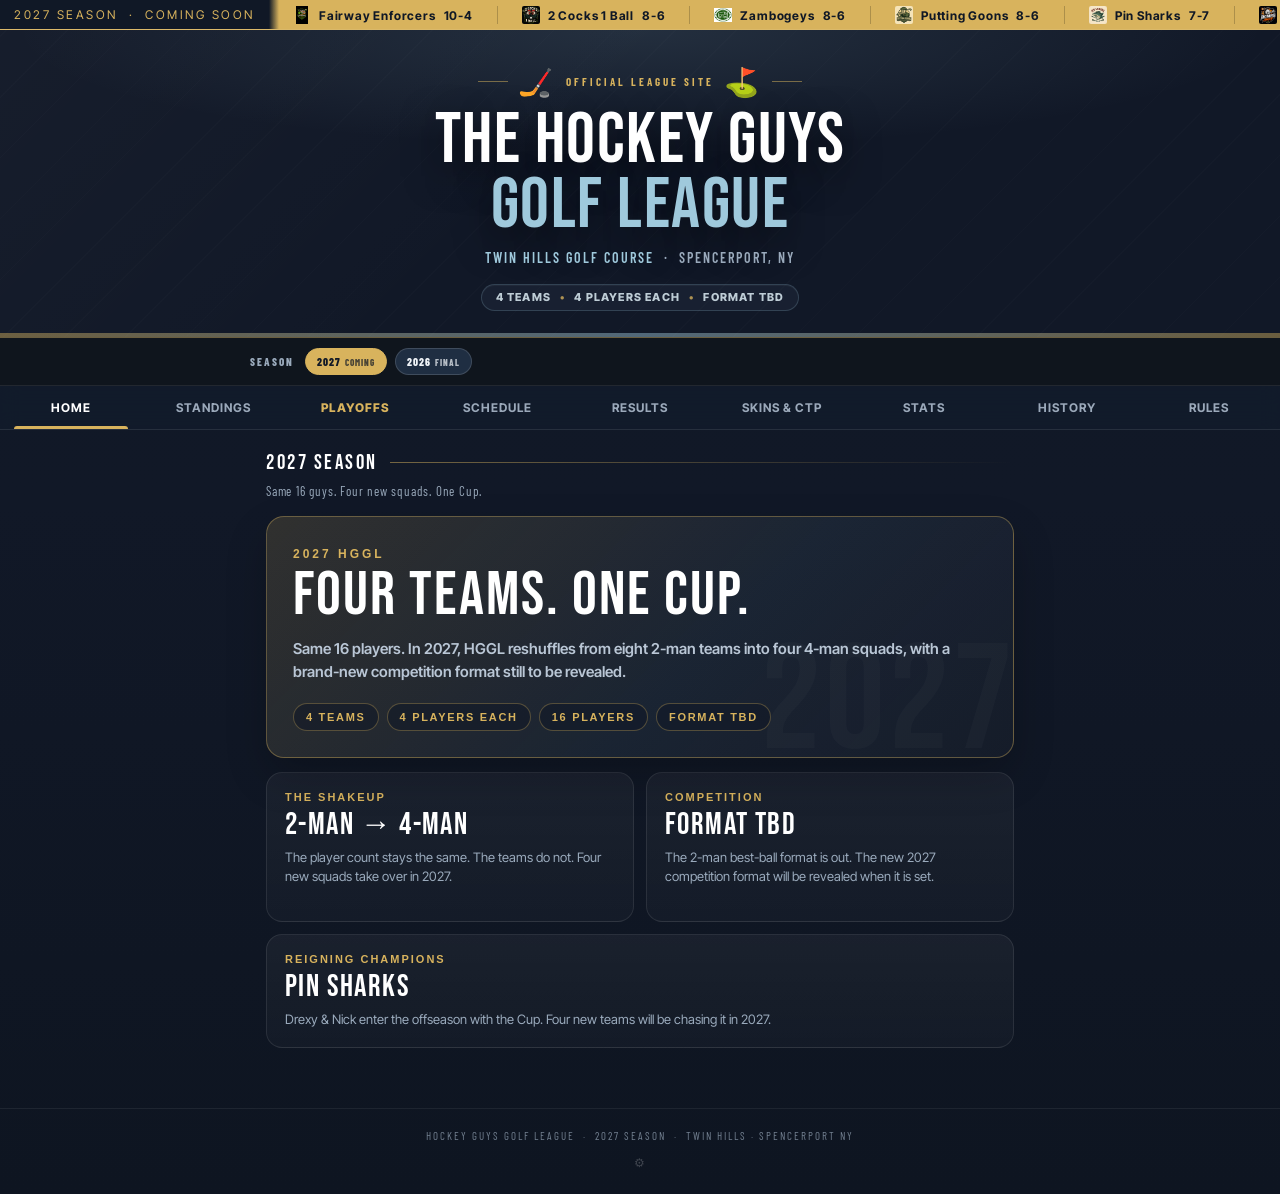
==== commit 4fadfc9b: "Bump season manager cache version" ====
--- a/index.html
+++ b/index.html
@@ -211,7 +211,7 @@
 <script src="public.js?v=5.0.3-backend-endpoint"></script>
 <script src="polish.js?v=4.9.36-week11-kerbs-roster"></script>
 <script src="playoffs.js?v=5.0.2-playoffs"></script>
-<script src="season-manager.js?v=1.0.0"></script>
+<script src="season-manager.js?v=1.0.1"></script>
 <script>
 (function () {
   'use strict';
@@ -312,4 +312,4 @@
 </script>
 
 </body>
-</html>
+</html>
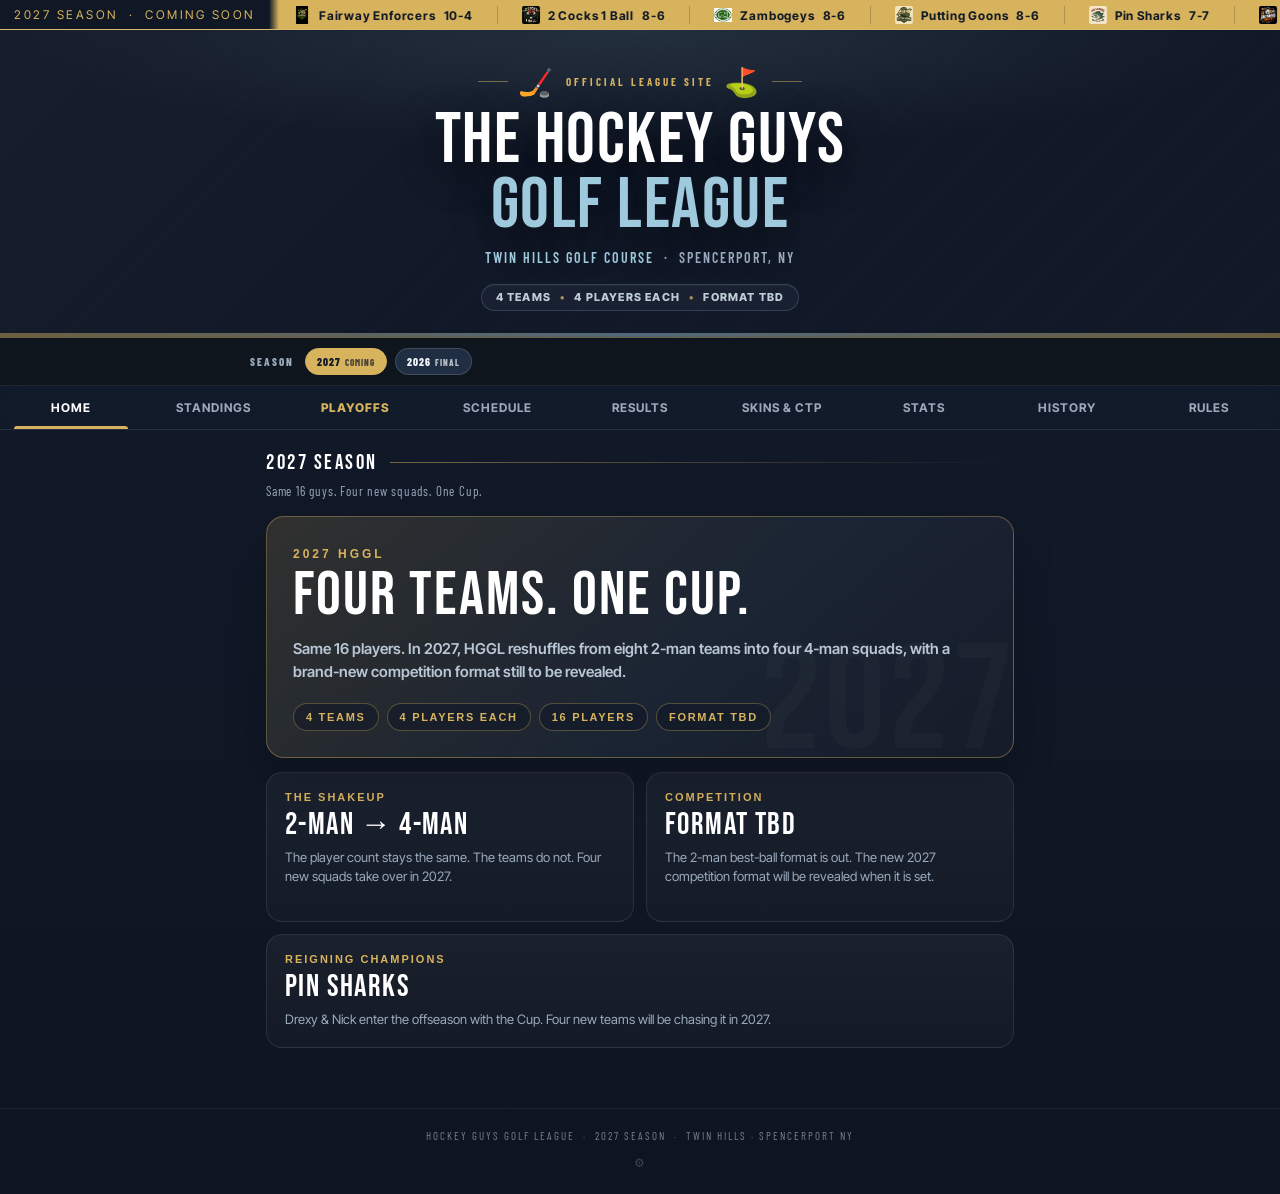
==== commit 2c9ce4cb: "Load 2027 captain reveal and refresh season assets" ====
--- a/index.html
+++ b/index.html
@@ -211,7 +211,8 @@
 <script src="public.js?v=5.0.3-backend-endpoint"></script>
 <script src="polish.js?v=4.9.36-week11-kerbs-roster"></script>
 <script src="playoffs.js?v=5.0.2-playoffs"></script>
-<script src="season-manager.js?v=1.0.1"></script>
+<script src="season-manager.js?v=1.0.2"></script>
+<script src="captain-reveal.js?v=1.0.0"></script>
 <script>
 (function () {
   'use strict';
@@ -312,4 +313,4 @@
 </script>
 
 </body>
-</html>+</html>
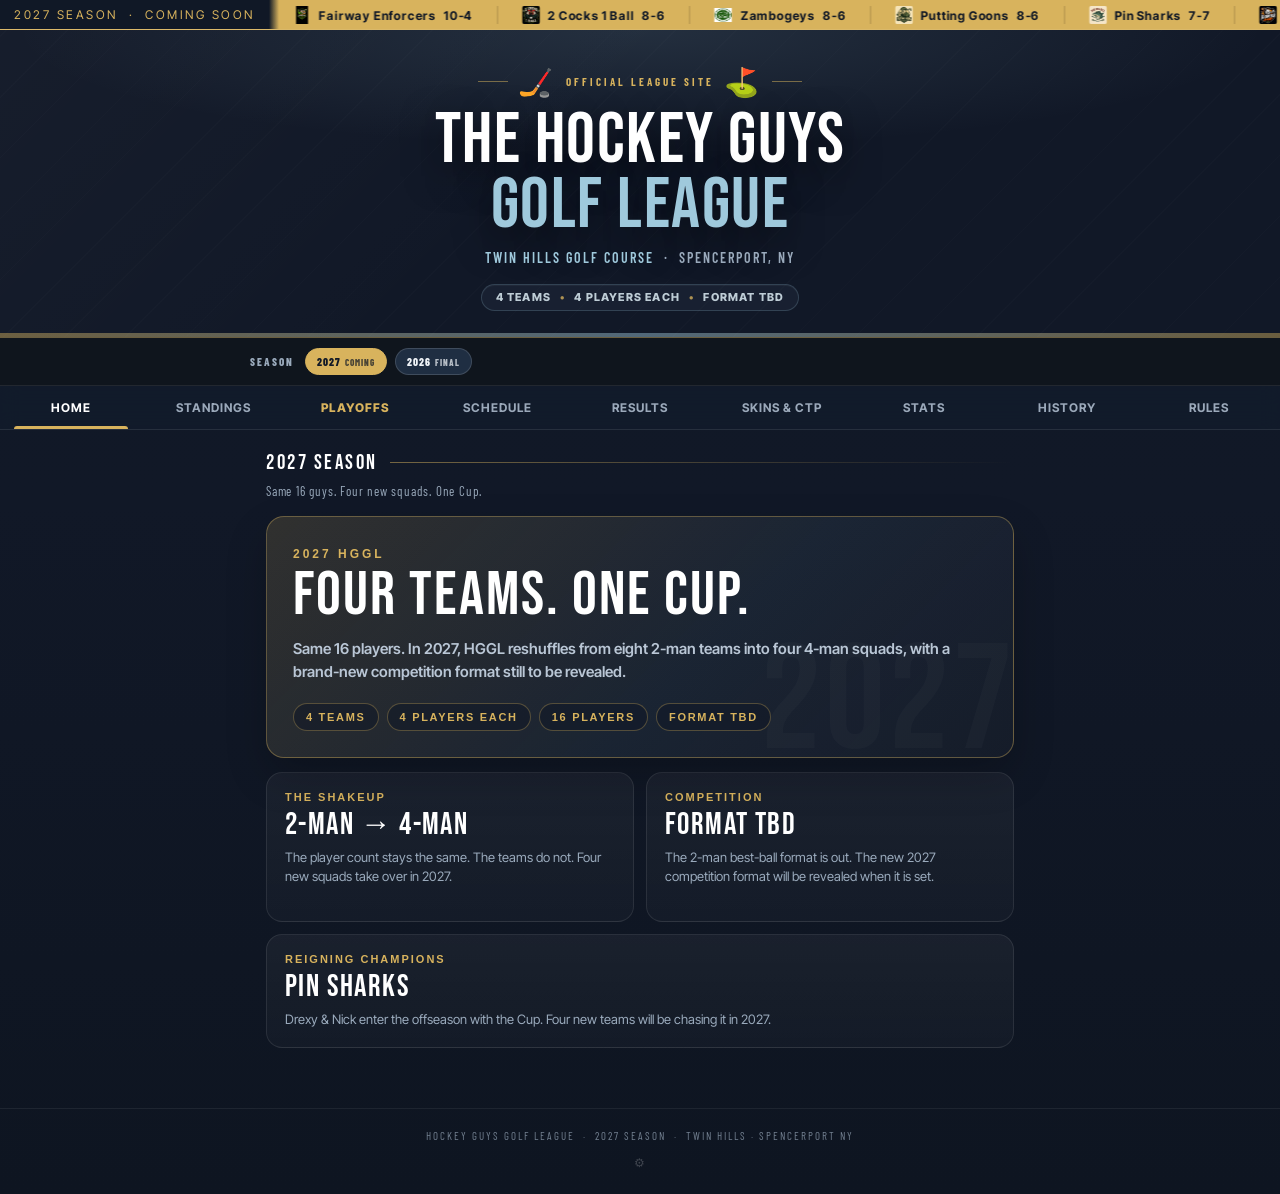
==== commit a0fad5c8: "Bust captain reveal cache after stability fixes" ====
--- a/index.html
+++ b/index.html
@@ -212,7 +212,7 @@
 <script src="polish.js?v=4.9.36-week11-kerbs-roster"></script>
 <script src="playoffs.js?v=5.0.2-playoffs"></script>
 <script src="season-manager.js?v=1.0.2"></script>
-<script src="captain-reveal.js?v=1.0.0"></script>
+<script src="captain-reveal.js?v=1.0.3"></script>
 <script>
 (function () {
   'use strict';
@@ -313,4 +313,4 @@
 </script>
 
 </body>
-</html>
+</html>
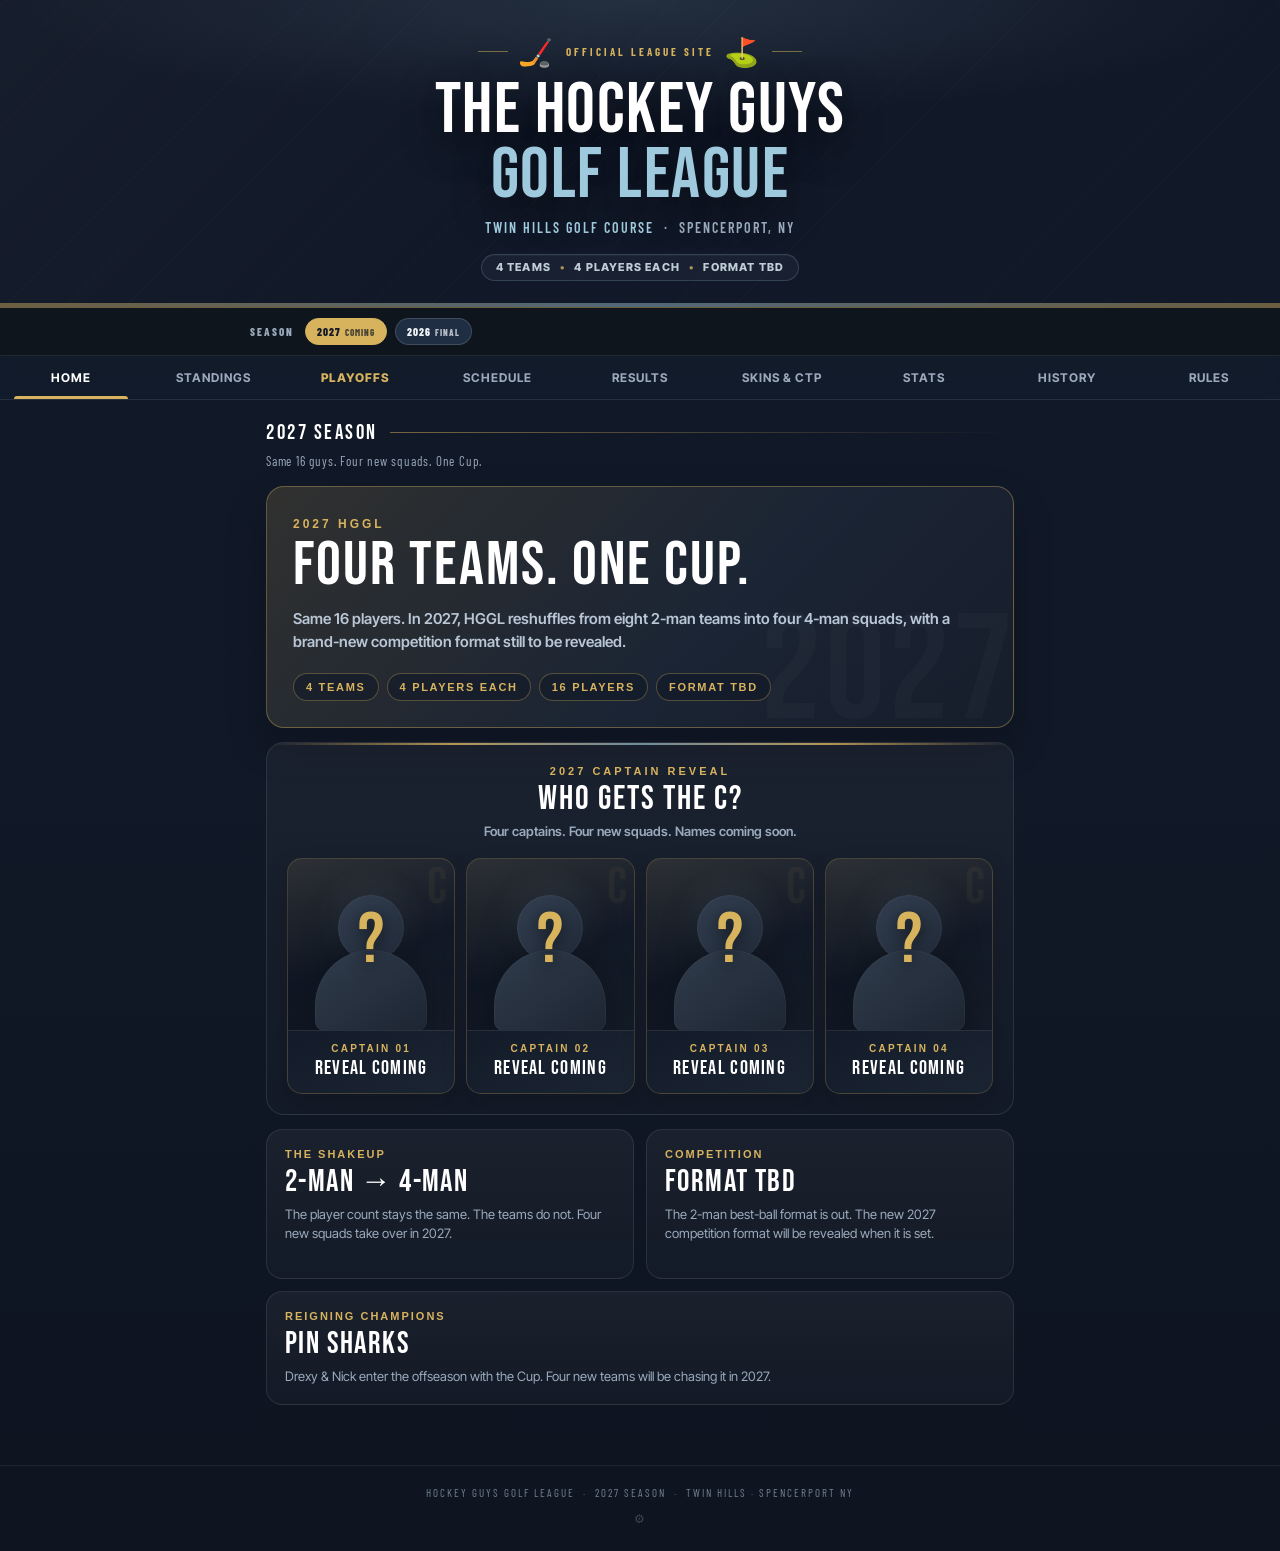
==== commit b1acbe26: "Force fresh 2027 captain/ticker controller" ====
--- a/index.html
+++ b/index.html
@@ -212,7 +212,7 @@
 <script src="polish.js?v=4.9.36-week11-kerbs-roster"></script>
 <script src="playoffs.js?v=5.0.2-playoffs"></script>
 <script src="season-manager.js?v=1.0.2"></script>
-<script src="captain-reveal.js?v=1.0.3"></script>
+<script src="captain-reveal.js?v=1.0.4"></script>
 <script>
 (function () {
   'use strict';
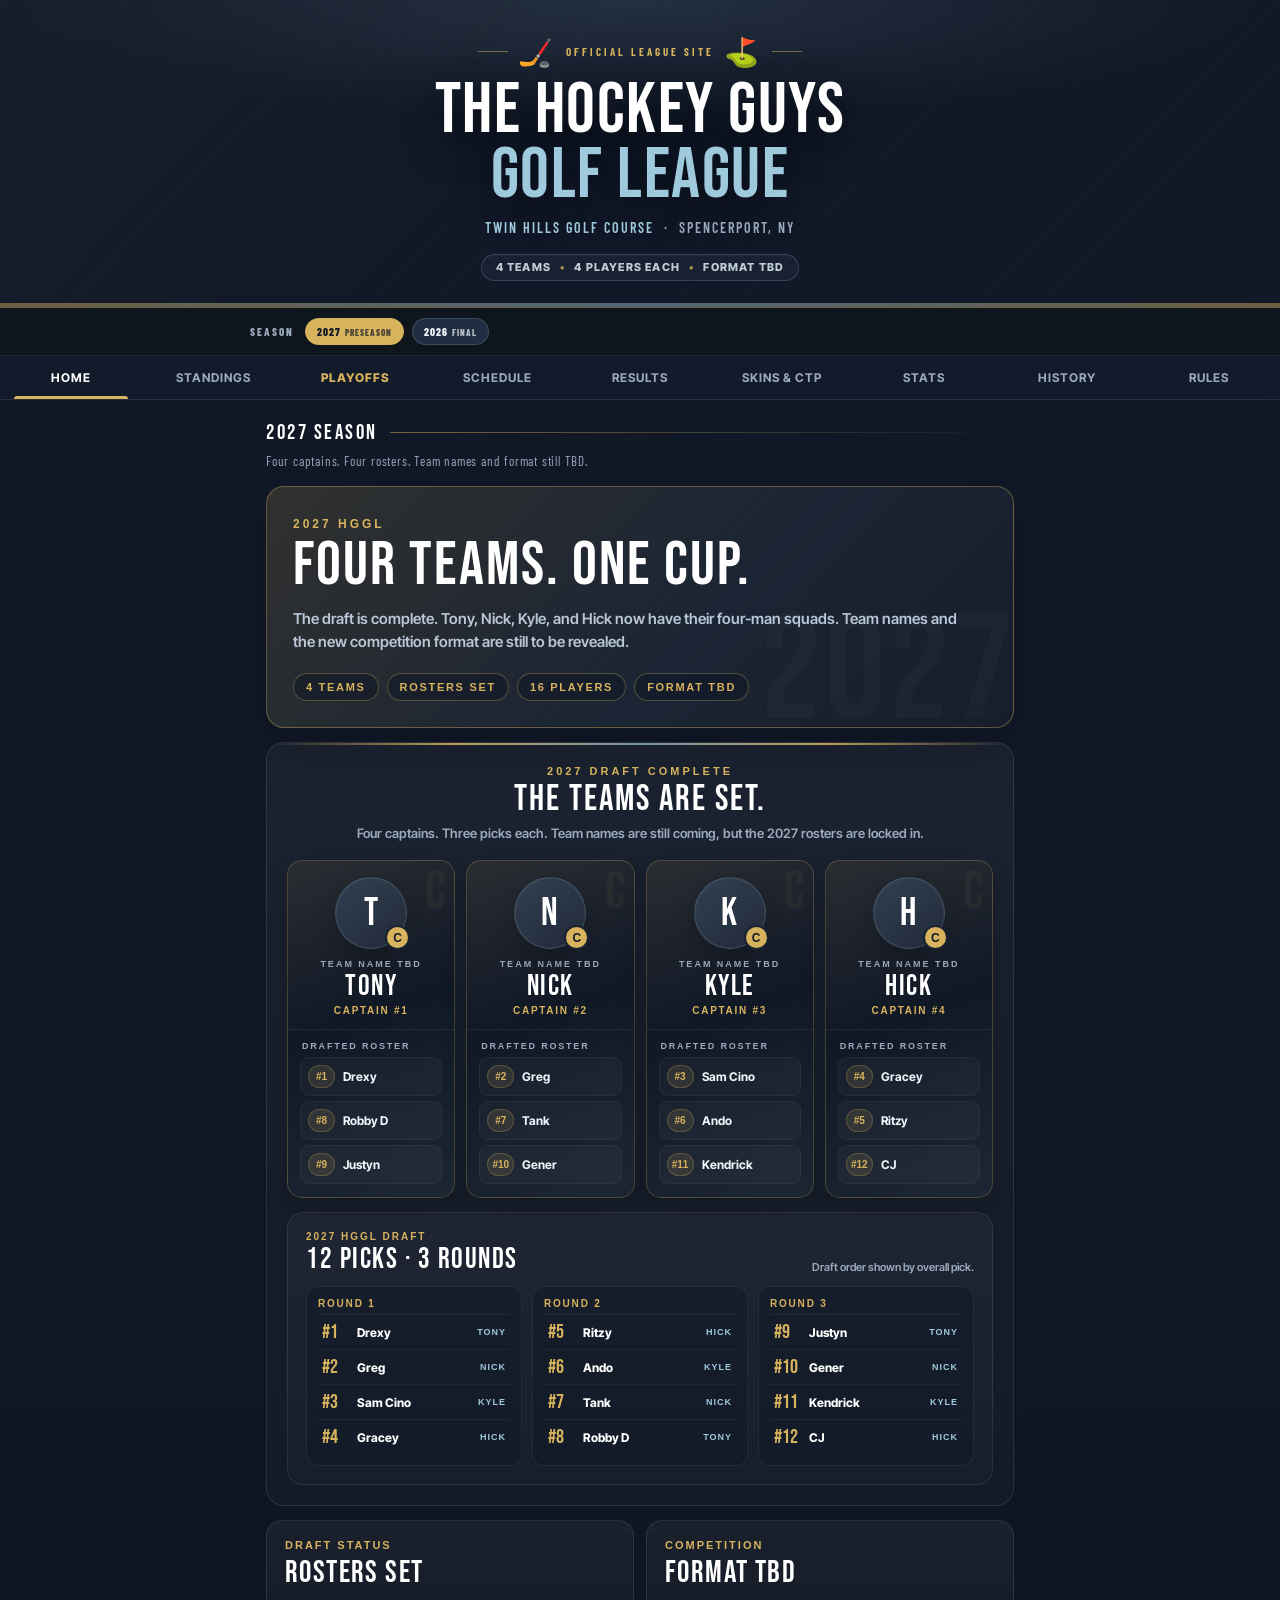
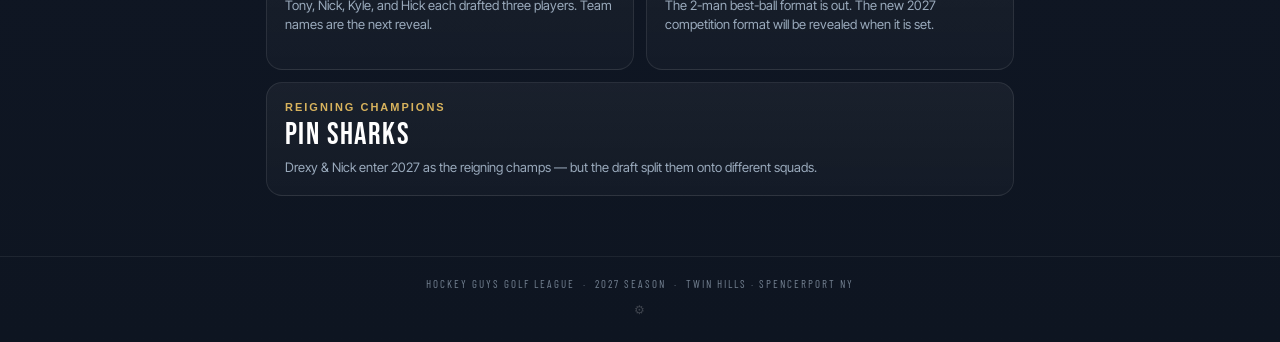
==== commit c76a3104: "Bust cache for 2027 draft reveal" ====
--- a/index.html
+++ b/index.html
@@ -211,8 +211,8 @@
 <script src="public.js?v=5.0.3-backend-endpoint"></script>
 <script src="polish.js?v=4.9.36-week11-kerbs-roster"></script>
 <script src="playoffs.js?v=5.0.2-playoffs"></script>
-<script src="season-manager.js?v=1.0.2"></script>
-<script src="captain-reveal.js?v=1.0.4"></script>
+<script src="season-manager.js?v=1.1.0"></script>
+<script src="captain-reveal.js?v=2.0.0"></script>
 <script>
 (function () {
   'use strict';
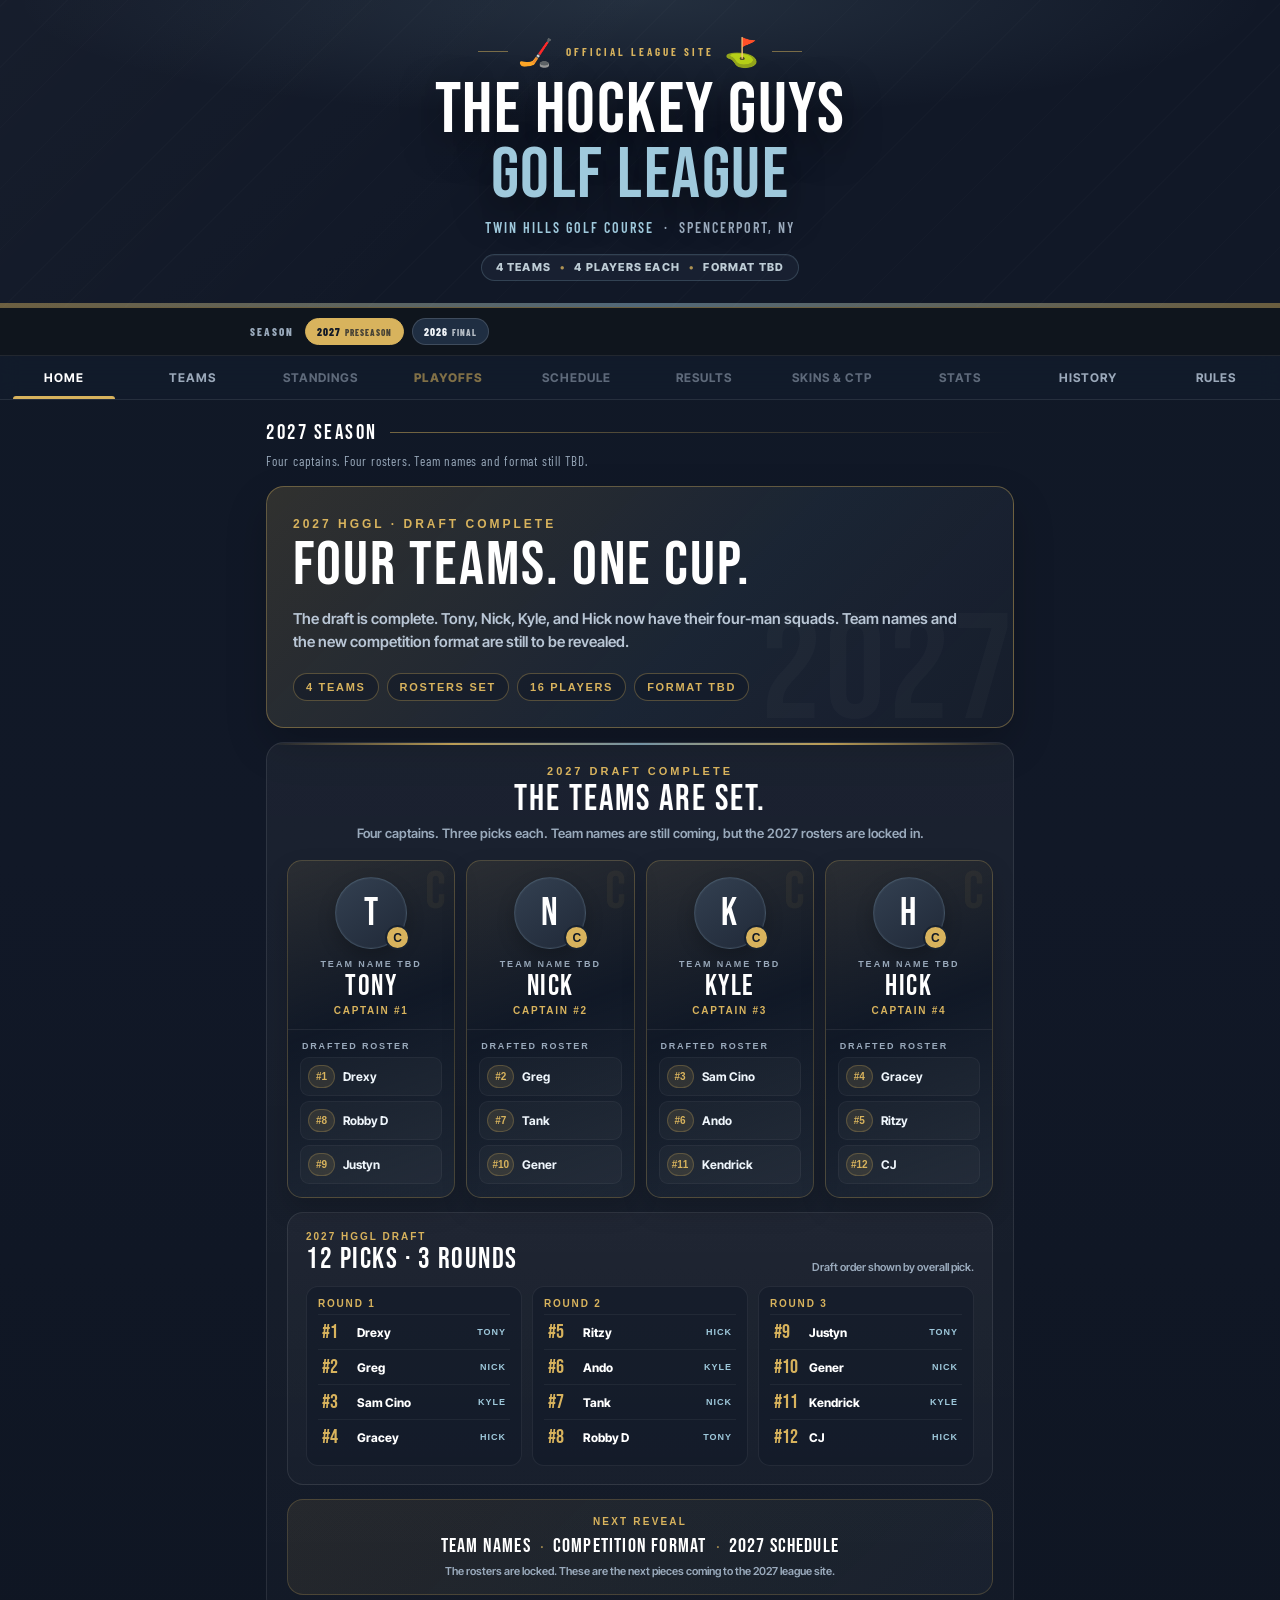
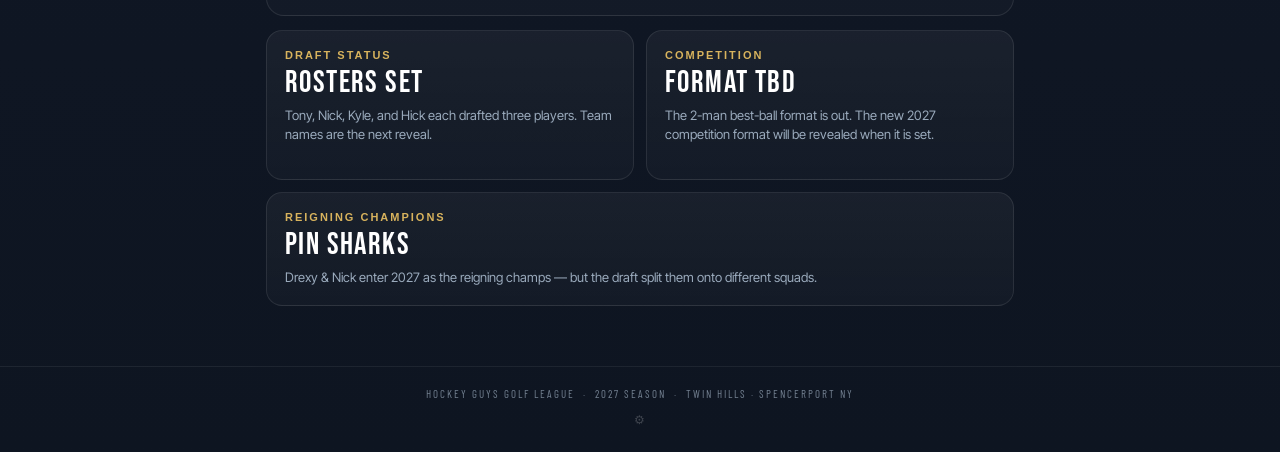
==== commit af1d5553: "Bust cache for 2027 preseason hub" ====
--- a/index.html
+++ b/index.html
@@ -211,8 +211,8 @@
 <script src="public.js?v=5.0.3-backend-endpoint"></script>
 <script src="polish.js?v=4.9.36-week11-kerbs-roster"></script>
 <script src="playoffs.js?v=5.0.2-playoffs"></script>
-<script src="season-manager.js?v=1.1.0"></script>
-<script src="captain-reveal.js?v=2.0.0"></script>
+<script src="season-manager.js?v=1.1.1"></script>
+<script src="captain-reveal.js?v=2.1.0"></script>
 <script>
 (function () {
   'use strict';
